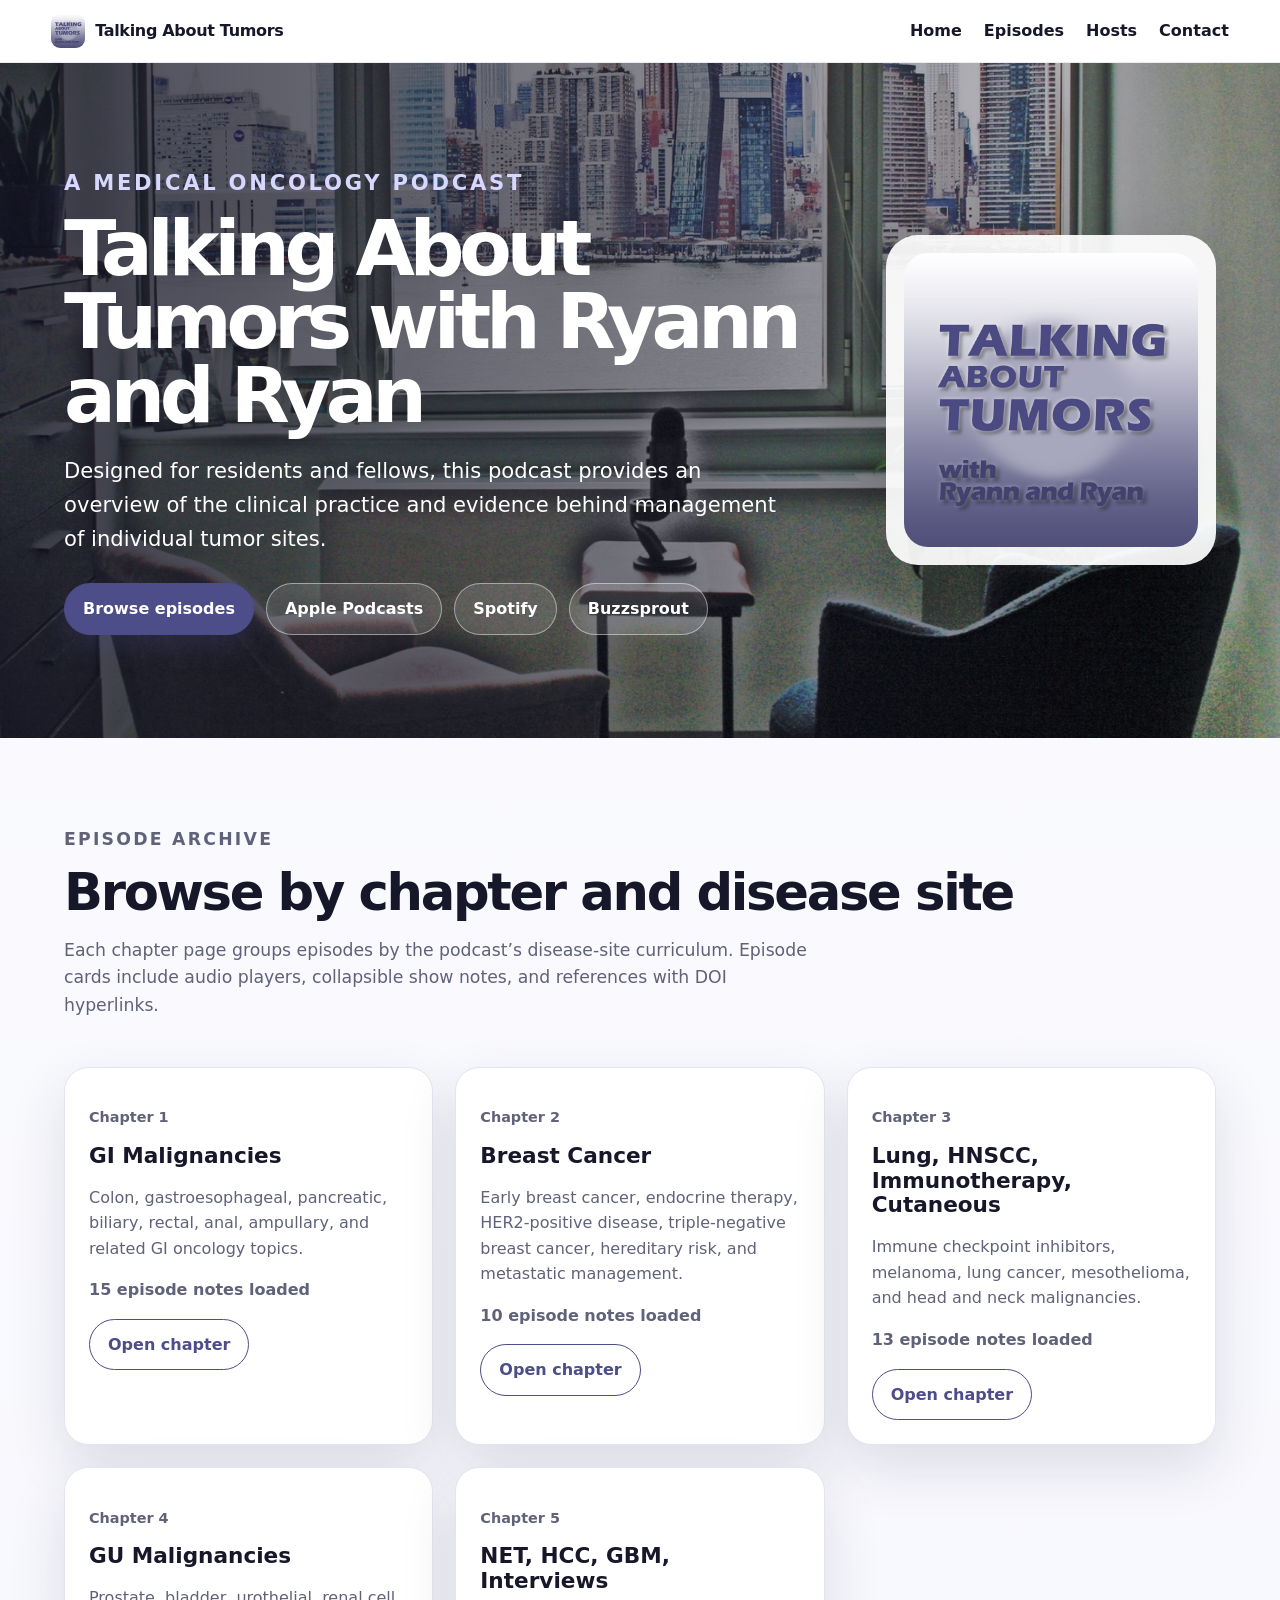
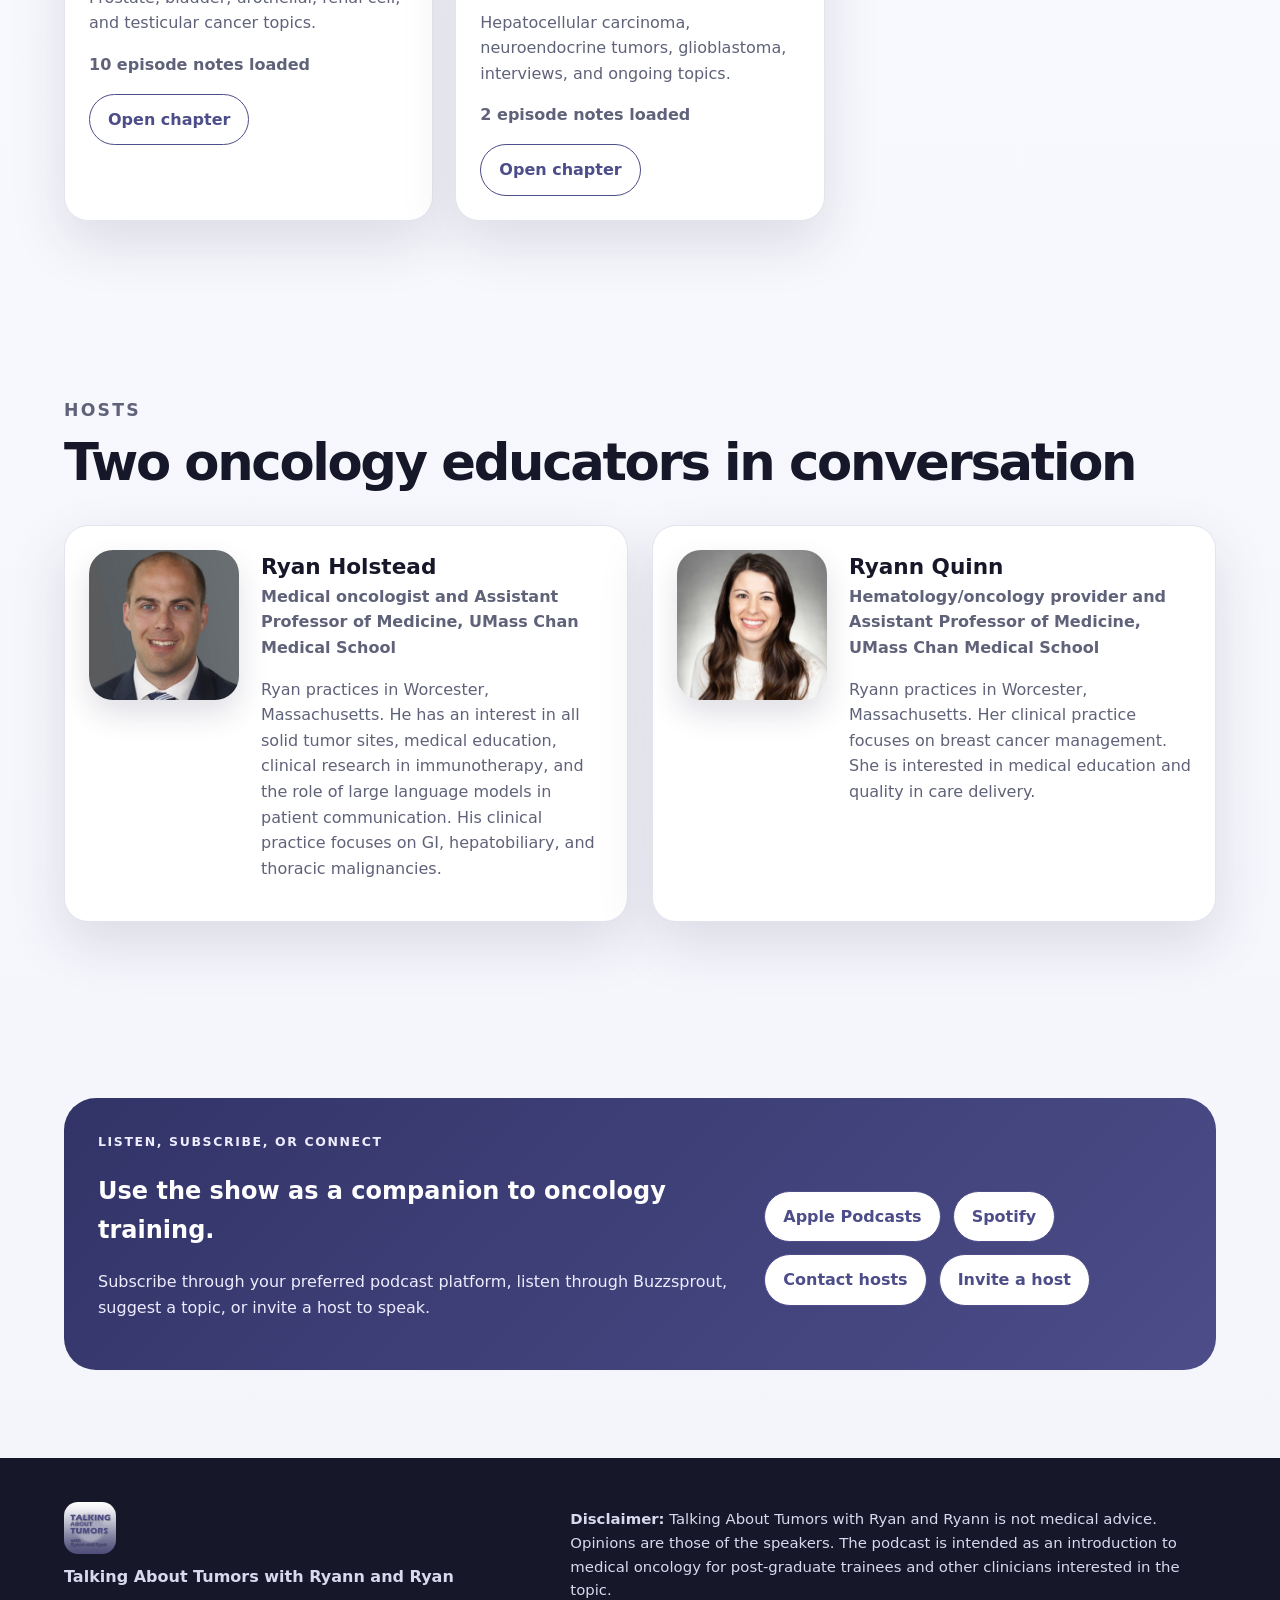
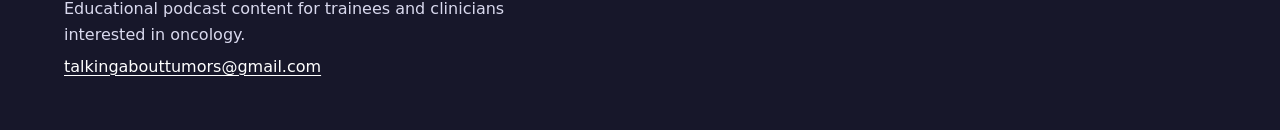
==== index.html @ fff82557 "Add files via upload" ====
<!DOCTYPE html>

<html lang="en">
<head>
<meta charset="utf-8"/>
<meta content="width=device-width, initial-scale=1" name="viewport"/>
<title>Talking About Tumors with Ryann and Ryan</title>
<meta content="A medical oncology podcast for residents, fellows, and oncology-interested clinicians." name="description"/>
<meta content="Talking About Tumors with Ryann and Ryan" property="og:title"/>
<meta content="A medical oncology podcast for residents, fellows, and oncology-interested clinicians." property="og:description"/>
<meta content="assets/og-image.jpg" property="og:image"/>
<meta content="website" property="og:type"/>
<link href="assets/favicon.png" rel="icon"/>
<link href="assets/apple-touch-icon.png" rel="apple-touch-icon"/>
<link href="assets/site.css" rel="stylesheet"/>
</head>
<body class="">
<header class="site-header">
<a class="brand" href="index.html">
<img alt="" class="brand-mark" src="assets/favicon.png"/>
<span>Talking About Tumors</span>
</a>
<button aria-expanded="false" aria-label="Open navigation" class="nav-toggle">☰</button>
<nav aria-label="Primary" class="site-nav">
<a href="index.html">Home</a>
<a href="episodes.html">Episodes</a>
<a href="index.html#hosts">Hosts</a>
<a href="index.html#contact">Contact</a>
</nav>
</header>
<main>
<section class="hero">
<div class="hero-inner">
<div>
<p class="eyebrow">A medical oncology podcast</p>
<h1>Talking About Tumors with Ryann and Ryan</h1>
<p>Designed for residents and fellows, this podcast provides an overview of the clinical practice and evidence behind management of individual tumor sites.</p>
<div class="btn-row">
<a class="btn" href="episodes.html">Browse episodes</a>
<a class="btn ghost" href="https://podcasts.apple.com/us/podcast/talking-about-tumors-with-ryann-and-ryan-a/id1617555157" rel="noopener" target="_blank">Apple Podcasts</a>
<a class="btn ghost" href="https://open.spotify.com/show/1CuQXrO4NvCIikHxpTiPv0?si=e22540a29bdc4749" rel="noopener" target="_blank">Spotify</a>
<a class="btn ghost" href="https://www.buzzsprout.com/1967731" rel="noopener" target="_blank">Buzzsprout</a>
</div>
</div>
<div class="hero-art"><img alt="Talking About Tumors with Ryann and Ryan logo" src="assets/logo.jpg"/></div>
</div>
</section>
<section class="section">
<div class="section-inner">
<div class="section-head"><div><p class="eyebrow">Episode archive</p><h2>Browse by chapter and disease site</h2><p>Each chapter page groups episodes by the podcast’s disease-site curriculum. Episode cards include audio players, collapsible show notes, and references with DOI hyperlinks.</p></div></div>
<div class="card-grid">
<article class="chapter-card">
<p class="chapter-meta">Chapter 1</p>
<h3>GI Malignancies</h3>
<p>Colon, gastroesophageal, pancreatic, biliary, rectal, anal, ampullary, and related GI oncology topics.</p>
<p><strong>15 episode notes loaded</strong></p>
<a class="btn secondary" href="seasons/season-1-gastrointestinal-malignancies.html">Open chapter</a>
</article>
<article class="chapter-card">
<p class="chapter-meta">Chapter 2</p>
<h3>Breast Cancer</h3>
<p>Early breast cancer, endocrine therapy, HER2-positive disease, triple-negative breast cancer, hereditary risk, and metastatic management.</p>
<p><strong>10 episode notes loaded</strong></p>
<a class="btn secondary" href="seasons/season-2-breast-cancer.html">Open chapter</a>
</article>
<article class="chapter-card">
<p class="chapter-meta">Chapter 3</p>
<h3>Lung, HNSCC, Immunotherapy, Cutaneous</h3>
<p>Immune checkpoint inhibitors, melanoma, lung cancer, mesothelioma, and head and neck malignancies.</p>
<p><strong>13 episode notes loaded</strong></p>
<a class="btn secondary" href="seasons/season-3-lung-hnscc-immunotherapy-cutaneous.html">Open chapter</a>
</article>
<article class="chapter-card">
<p class="chapter-meta">Chapter 4</p>
<h3>GU Malignancies</h3>
<p>Prostate, bladder, urothelial, renal cell, and testicular cancer topics.</p>
<p><strong>10 episode notes loaded</strong></p>
<a class="btn secondary" href="seasons/season-4-genitourinary-malignancies.html">Open chapter</a>
</article>
<article class="chapter-card">
<p class="chapter-meta">Chapter 5</p>
<h3>NET, HCC, GBM, Interviews</h3>
<p>Hepatocellular carcinoma, neuroendocrine tumors, glioblastoma, interviews, and ongoing topics.</p>
<p><strong>2 episode notes loaded</strong></p>
<a class="btn secondary" href="seasons/season-5-net-hcc-gbm-interviews.html">Open chapter</a>
</article></div>
</div>
</section>
<section class="section" id="hosts">
<div class="section-inner">
<div class="section-head"><div><p class="eyebrow">Hosts</p><h2>Two oncology educators in conversation</h2></div></div>
<div class="host-grid">
<article class="host-card">
<img alt="Ryan Holstead headshot" src="assets/ryan-holstead.jpg"/>
<div><h3>Ryan Holstead</h3><p class="affiliation">Medical oncologist and Assistant Professor of Medicine, UMass Chan Medical School</p><p>Ryan practices in Worcester, Massachusetts. He has an interest in all solid tumor sites, medical education, clinical research in immunotherapy, and the role of large language models in patient communication. His clinical practice focuses on GI, hepatobiliary, and thoracic malignancies.</p></div>
</article>
<article class="host-card">
<img alt="Ryann Quinn headshot" src="assets/ryann-quinn.jpg"/>
<div><h3>Ryann Quinn</h3><p class="affiliation">Hematology/oncology provider and Assistant Professor of Medicine, UMass Chan Medical School</p><p>Ryann practices in Worcester, Massachusetts. Her clinical practice focuses on breast cancer management. She is interested in medical education and quality in care delivery.</p></div>
</article>
</div>
</div>
</section>
<section class="section" id="contact">
<div class="section-inner">
<div class="subscribe-strip">
<div>
<p class="eyebrow">Listen, subscribe, or connect</p>
<h2>Use the show as a companion to oncology training.</h2>
<p>Subscribe through your preferred podcast platform, listen through Buzzsprout, suggest a topic, or invite a host to speak.</p>
</div>
<div class="btn-row">
<a class="btn secondary" href="https://podcasts.apple.com/us/podcast/talking-about-tumors-with-ryann-and-ryan-a/id1617555157" rel="noopener" target="_blank">Apple Podcasts</a>
<a class="btn secondary" href="https://open.spotify.com/show/1CuQXrO4NvCIikHxpTiPv0?si=e22540a29bdc4749" rel="noopener" target="_blank">Spotify</a>
<a class="btn secondary" href="mailto:talkingabouttumors@gmail.com">Contact hosts</a>
<a class="btn secondary" href="mailto:talkingabouttumors@gmail.com?subject=Speaking%20Invitation%20for%20Talking%20About%20Tumors">Invite a host</a>
</div>
</div>
</div>
</section>
</main>
<footer class="site-footer">
<div>
<img alt="" class="footer-mark" src="assets/favicon.png"/>
<p><strong>Talking About Tumors with Ryann and Ryan</strong></p>
<p>Educational podcast content for trainees and clinicians interested in oncology.</p>
<p><a href="mailto:talkingabouttumors@gmail.com">talkingabouttumors@gmail.com</a></p>
</div>
<div class="footer-note">
<p><strong>Disclaimer:</strong> Talking About Tumors with Ryan and Ryann is not medical advice. Opinions are those of the speakers. The podcast is intended as an introduction to medical oncology for post-graduate trainees and other clinicians interested in the topic.</p>
</div>
</footer>
<script src="assets/site.js"></script>
</body>
</html>
---- assets/site.css ----
:root{--ink:#17172a;--muted:#5f6279;--paper:#fbfbff;--card:#ffffff;--line:#e3e4ef;--primary:#4c4d89;--primary-dark:#323468;--accent:#6f71ad;--soft:#efeff9;--shadow:0 22px 55px rgba(35,35,68,.13);--radius:24px;--max:1160px}
*{box-sizing:border-box} html{scroll-behavior:smooth}
body{margin:0;font-family:Inter,ui-sans-serif,system-ui,-apple-system,BlinkMacSystemFont,"Segoe UI",sans-serif;color:var(--ink);background:linear-gradient(180deg,#fbfbff 0%,#f4f5fb 100%);line-height:1.6}
a{color:var(--primary);text-decoration-thickness:.08em;text-underline-offset:.18em} img{max-width:100%;display:block}
.site-header{position:sticky;top:0;z-index:20;display:flex;align-items:center;justify-content:space-between;padding:14px clamp(18px,4vw,54px);background:rgba(255,255,255,.86);backdrop-filter:blur(18px);border-bottom:1px solid rgba(227,228,239,.75)}
.brand{display:flex;align-items:center;gap:10px;font-weight:800;text-decoration:none;color:var(--ink);letter-spacing:-.02em}.brand-mark{width:34px;height:34px;border-radius:9px}.site-nav{display:flex;gap:22px;align-items:center}.site-nav a{color:var(--ink);font-weight:650;text-decoration:none}.site-nav a:hover{color:var(--primary)}.nav-toggle{display:none;border:1px solid var(--line);background:#fff;border-radius:10px;padding:7px 10px;font-size:1.1rem}
.hero{min-height:75vh;display:grid;align-items:center;background-image:linear-gradient(90deg,rgba(18,18,35,.78),rgba(18,18,35,.52),rgba(18,18,35,.18)),url('hero-cover.jpg');background-size:cover;background-position:center;color:#fff;padding:clamp(56px,8vw,115px) clamp(20px,5vw,70px)}
.hero-inner{max-width:var(--max);margin:0 auto;display:grid;grid-template-columns:minmax(0,1.1fr) 330px;gap:48px;align-items:center}.hero h1{font-size:clamp(2.55rem,6vw,5.8rem);line-height:.96;margin:0 0 20px;letter-spacing:-.07em}.hero p{font-size:clamp(1.05rem,1.65vw,1.35rem);max-width:720px}.hero-art{background:rgba(255,255,255,.92);padding:18px;border-radius:32px;box-shadow:0 28px 80px rgba(0,0,0,.25)}.hero-art img{border-radius:24px}
.eyebrow{text-transform:uppercase;letter-spacing:.13em;color:var(--accent);font-size:.78rem;font-weight:850;margin:0 0 12px}.hero .eyebrow{color:#d7d7ff}
.btn-row{display:flex;gap:12px;flex-wrap:wrap;margin-top:28px}.btn{display:inline-flex;align-items:center;justify-content:center;gap:8px;padding:12px 18px;border-radius:999px;border:1px solid var(--primary);background:var(--primary);color:#fff;text-decoration:none;font-weight:800;box-shadow:0 12px 26px rgba(76,77,137,.25)}.btn.secondary{background:#fff;color:var(--primary);box-shadow:none}.btn.ghost{background:rgba(255,255,255,.12);border-color:rgba(255,255,255,.45);color:#fff;box-shadow:none}
.section{padding:clamp(54px,7vw,88px) clamp(18px,5vw,70px)}.section-inner{max-width:var(--max);margin:0 auto}.section-head{display:flex;justify-content:space-between;gap:28px;align-items:end;margin-bottom:30px}.section-head h2,.page-hero h1{font-size:clamp(2rem,4vw,3.25rem);line-height:1.05;margin:.1em 0;letter-spacing:-.045em}.section-head p,.page-hero p{color:var(--muted);font-size:1.08rem;max-width:760px}
.card-grid{display:grid;grid-template-columns:repeat(3,1fr);gap:22px}.chapter-card,.host-card,.mini-card{background:var(--card);border:1px solid var(--line);border-radius:var(--radius);padding:24px;box-shadow:var(--shadow)}.chapter-card h3,.host-card h3,.mini-card h3{margin:.25em 0 .35em;font-size:1.35rem;line-height:1.15}.chapter-card p,.host-card p,.mini-card p{color:var(--muted)}.chapter-meta{font-weight:800;color:var(--primary);font-size:.9rem}
.host-grid{display:grid;grid-template-columns:repeat(2,1fr);gap:24px}.host-card{display:grid;grid-template-columns:150px 1fr;gap:22px;align-items:start}.host-card img{width:150px;height:150px;border-radius:24px;object-fit:cover;box-shadow:0 14px 30px rgba(32,33,75,.14)}.affiliation{font-weight:750;color:var(--primary-dark);margin-top:-4px}
.subscribe-strip{background:linear-gradient(135deg,var(--primary-dark),var(--primary));color:#fff;border-radius:32px;padding:34px;display:flex;justify-content:space-between;gap:24px;align-items:center}.subscribe-strip p{color:#ededff}
.page-hero{padding:70px clamp(18px,5vw,70px) 34px;background:linear-gradient(180deg,#efeff9,#fbfbff)}.page-hero-inner{max-width:var(--max);margin:0 auto}
.season-index{display:grid;grid-template-columns:repeat(2,1fr);gap:22px}.episode-list{display:grid;gap:22px}.episode-card{background:#fff;border:1px solid var(--line);border-radius:28px;padding:clamp(20px,3vw,30px);box-shadow:var(--shadow)}.episode-card h2{font-size:clamp(1.45rem,2.5vw,2rem);line-height:1.14;margin:.1em 0 .3em}.source-file{font-size:.86rem;color:var(--muted)}.player-wrap{margin:16px 0 18px;border:1px solid var(--line);border-radius:18px;overflow:hidden;background:var(--soft)}.player-wrap iframe{display:block;border:0}.open-link{font-size:.88rem;margin:0;padding:0 12px 12px}
details{border-top:1px solid var(--line);padding:15px 0}details:first-of-type{border-top:0}summary{cursor:pointer;font-weight:850;color:var(--primary-dark)}.show-notes ol,.references ol{padding-left:1.35rem}.references li{margin:.75rem 0}.references a{word-break:break-word}.tags{color:var(--muted)}.pending{padding:18px;color:var(--muted)}.notice{border:1px dashed var(--accent);background:#f8f8ff;border-radius:18px;padding:18px;color:var(--muted)}
.site-footer{display:grid;grid-template-columns:1fr 1.35fr;gap:28px;padding:44px clamp(18px,5vw,70px);background:#17172a;color:#fff}.site-footer p{color:#d9d9ee;margin:.4em 0}.site-footer a{color:#fff}.footer-mark{width:52px;height:52px;border-radius:14px;margin-bottom:10px}.footer-note{font-size:.93rem}
@media (max-width:900px){.hero-inner{grid-template-columns:1fr}.hero-art{max-width:280px}.card-grid,.host-grid,.season-index{grid-template-columns:1fr}.host-card{grid-template-columns:110px 1fr}.host-card img{width:110px;height:110px}.subscribe-strip{display:block}}
@media (max-width:700px){.nav-toggle{display:block}.site-nav{display:none;position:absolute;left:18px;right:18px;top:65px;padding:16px;background:#fff;border:1px solid var(--line);border-radius:18px;box-shadow:var(--shadow);flex-direction:column;align-items:flex-start}.site-nav.open{display:flex}.hero{min-height:auto}.hero h1{font-size:3rem}.site-footer{grid-template-columns:1fr}}
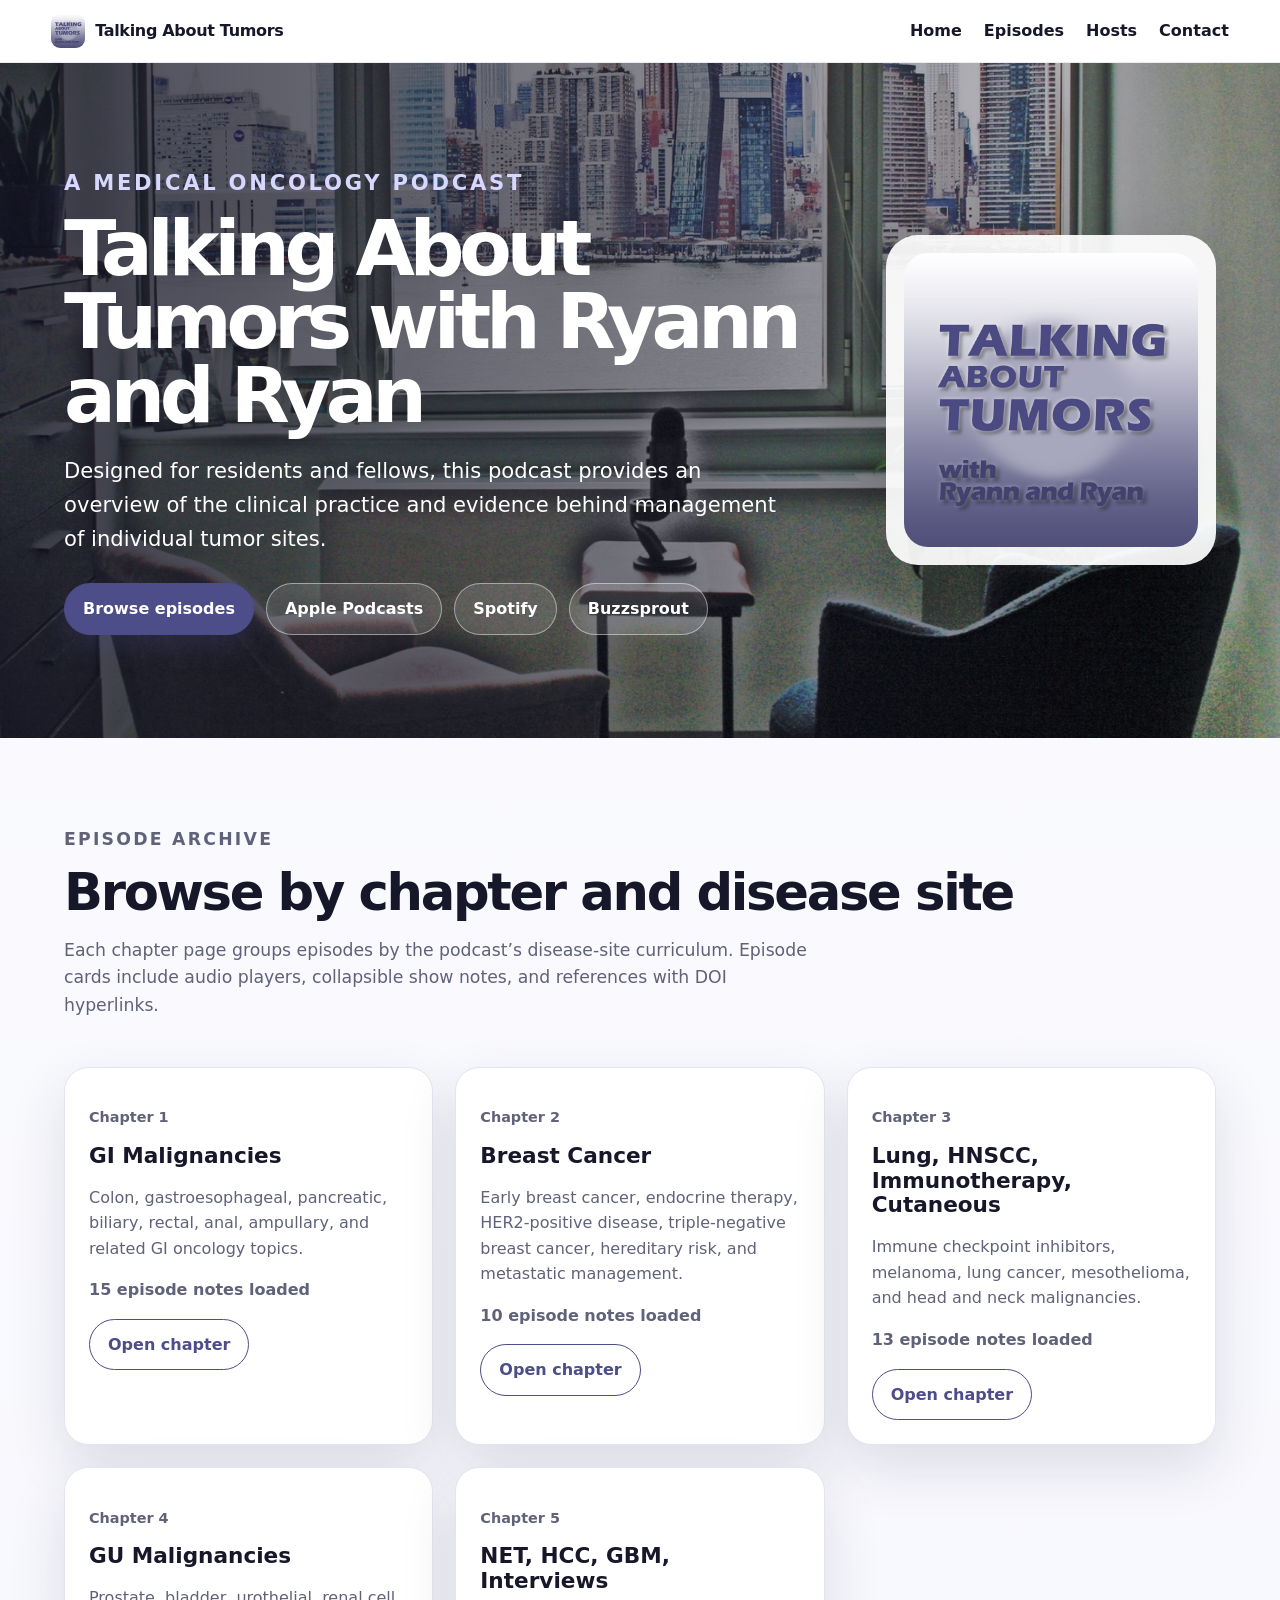
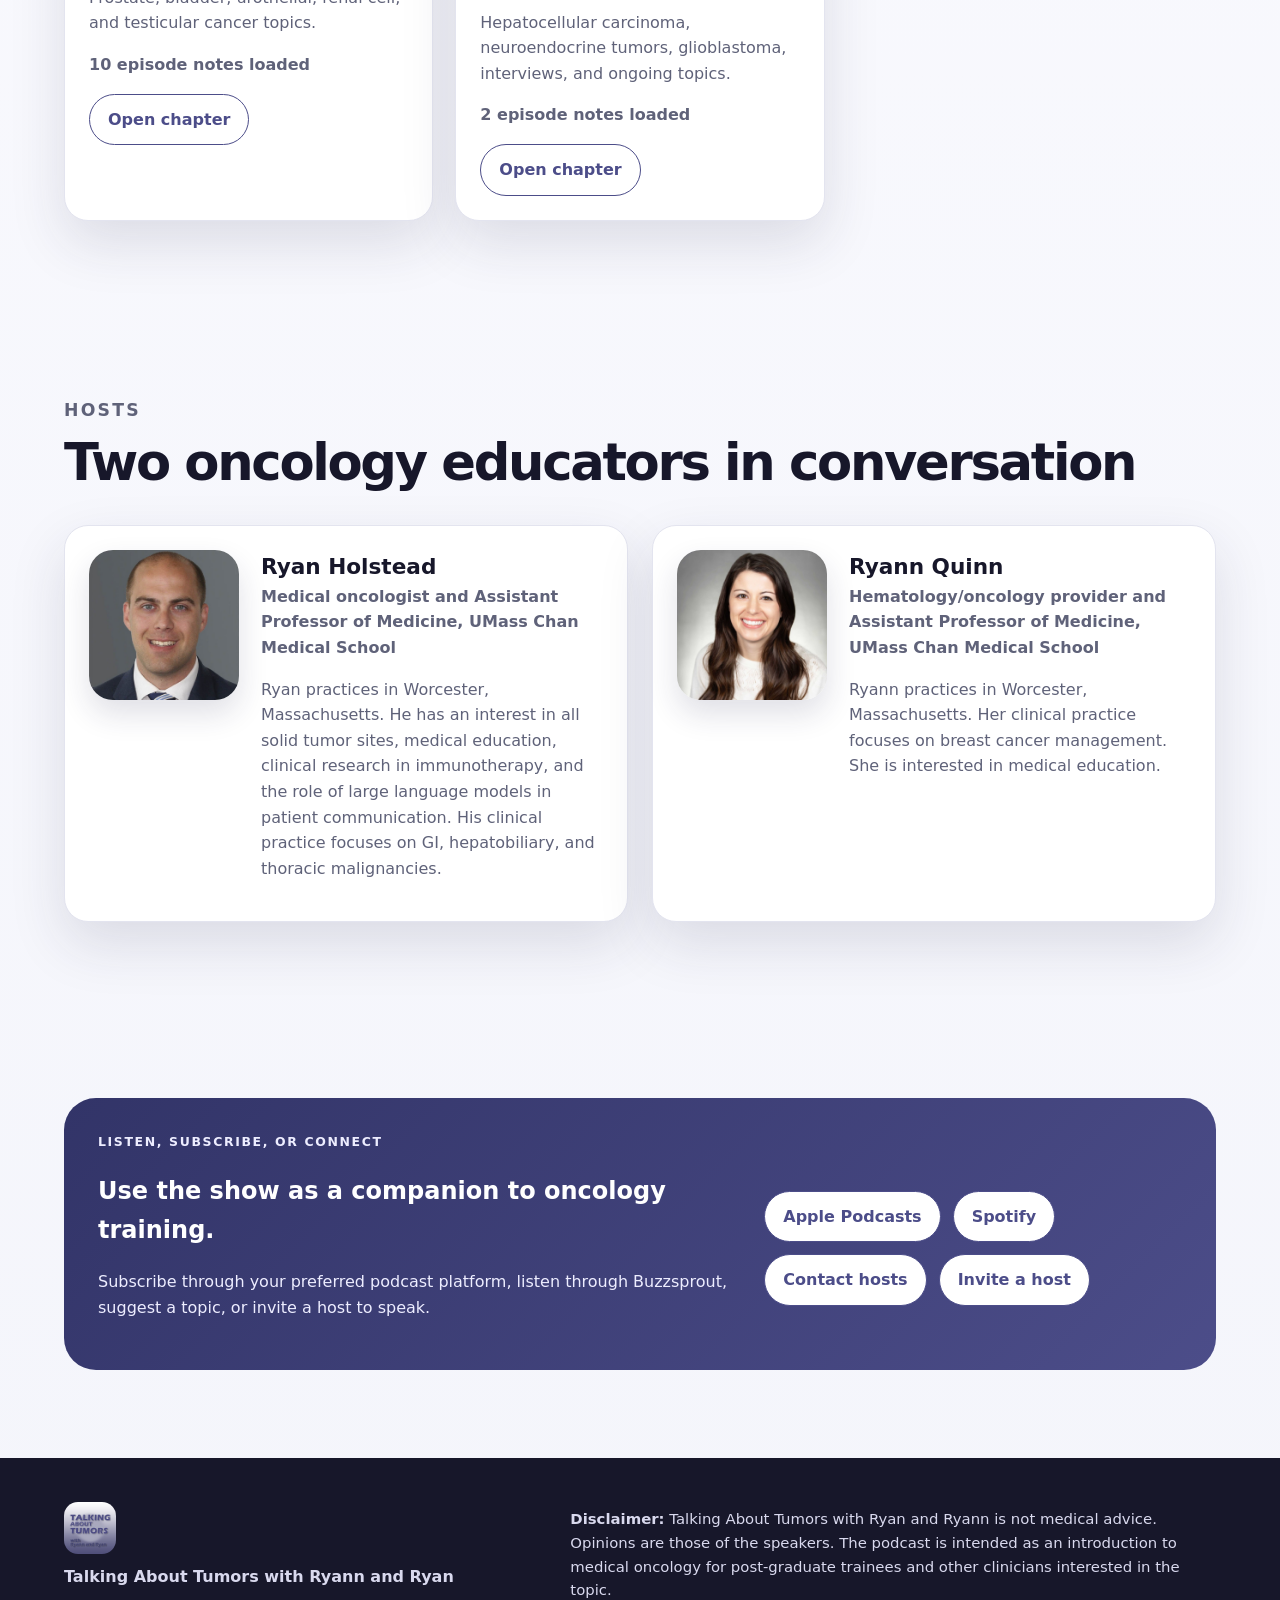
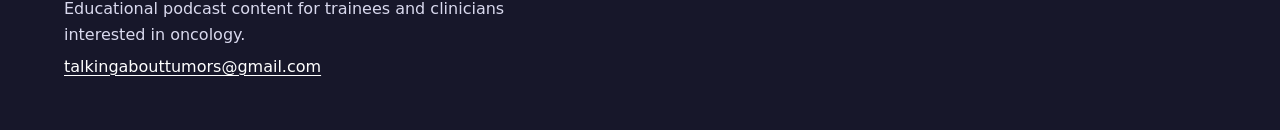
==== commit e3339bfe: "Update index.html" ====
--- a/index.html
+++ b/index.html
@@ -96,7 +96,7 @@
 </article>
 <article class="host-card">
 <img alt="Ryann Quinn headshot" src="assets/ryann-quinn.jpg"/>
-<div><h3>Ryann Quinn</h3><p class="affiliation">Hematology/oncology provider and Assistant Professor of Medicine, UMass Chan Medical School</p><p>Ryann practices in Worcester, Massachusetts. Her clinical practice focuses on breast cancer management. She is interested in medical education and quality in care delivery.</p></div>
+<div><h3>Ryann Quinn</h3><p class="affiliation">Hematology/oncology provider and Assistant Professor of Medicine, UMass Chan Medical School</p><p>Ryann practices in Worcester, Massachusetts. Her clinical practice focuses on breast cancer management. She is interested in medical education.</p></div>
 </article>
 </div>
 </div>
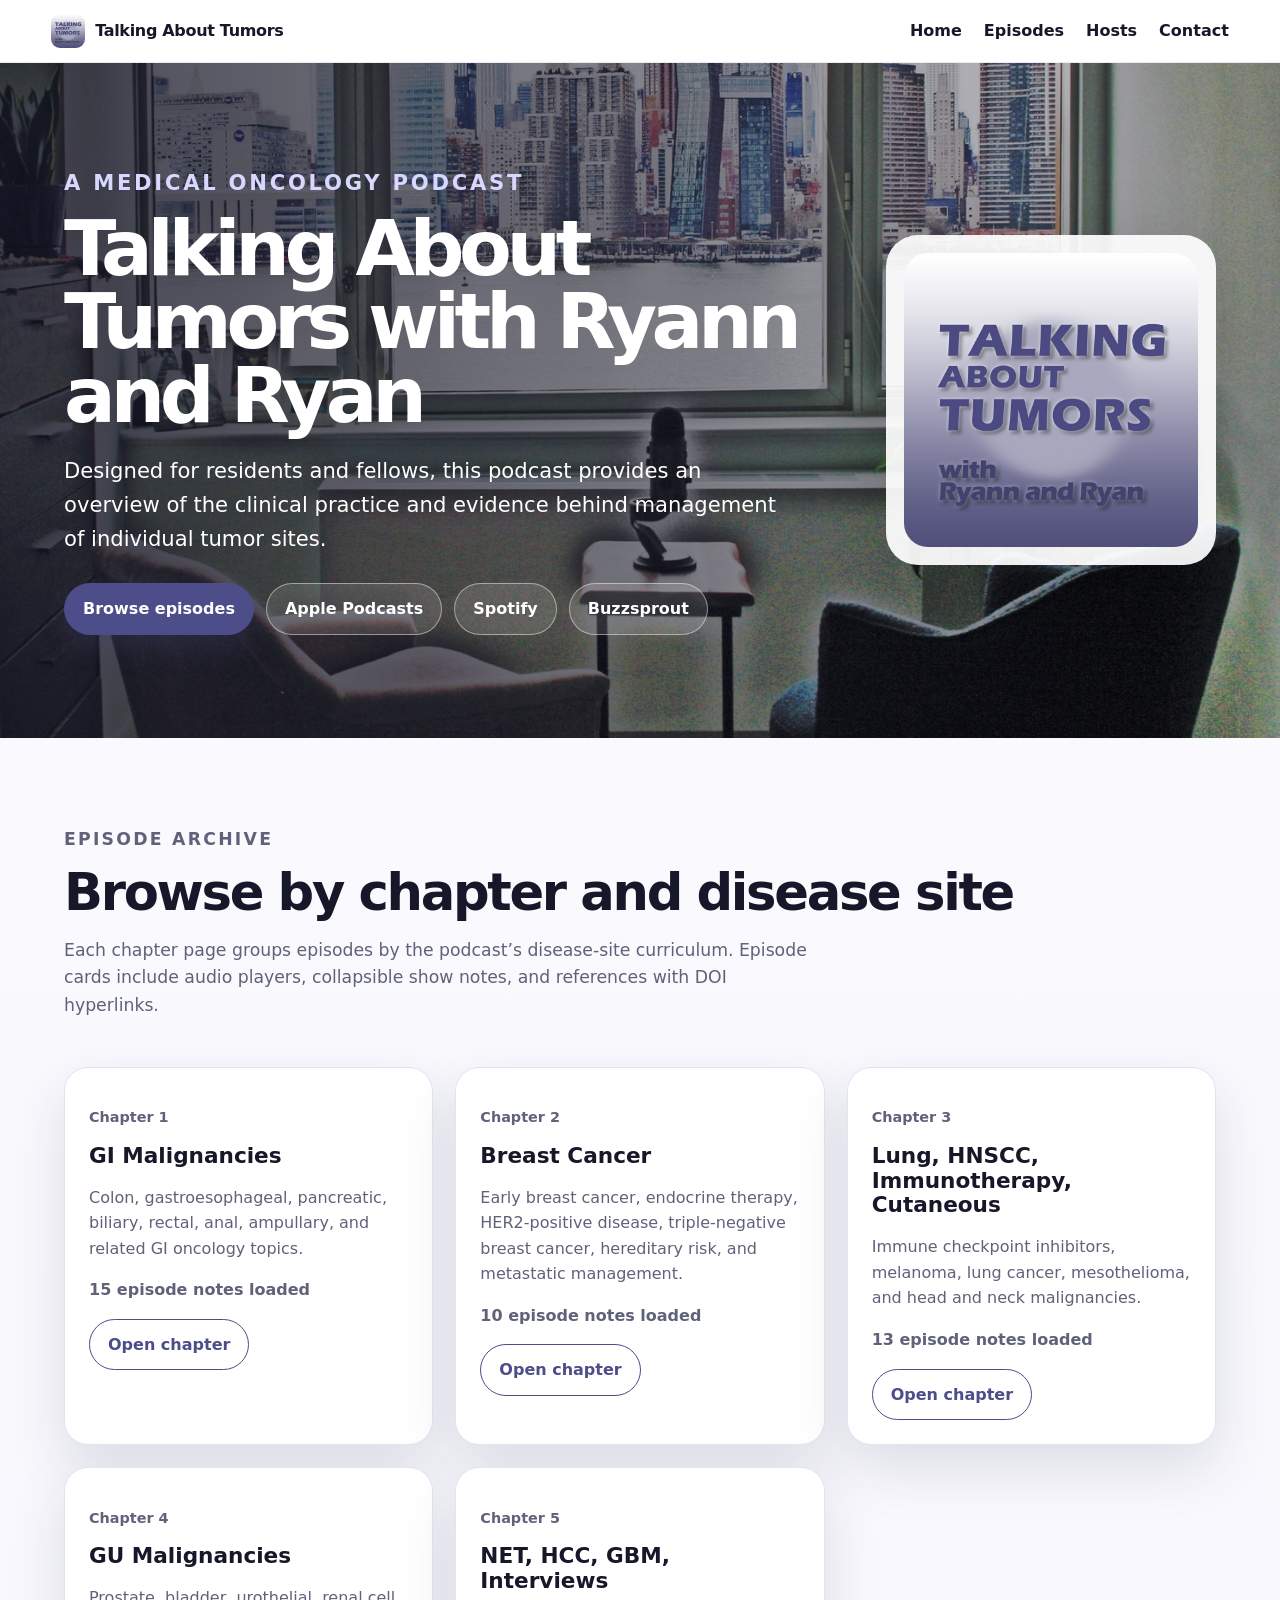
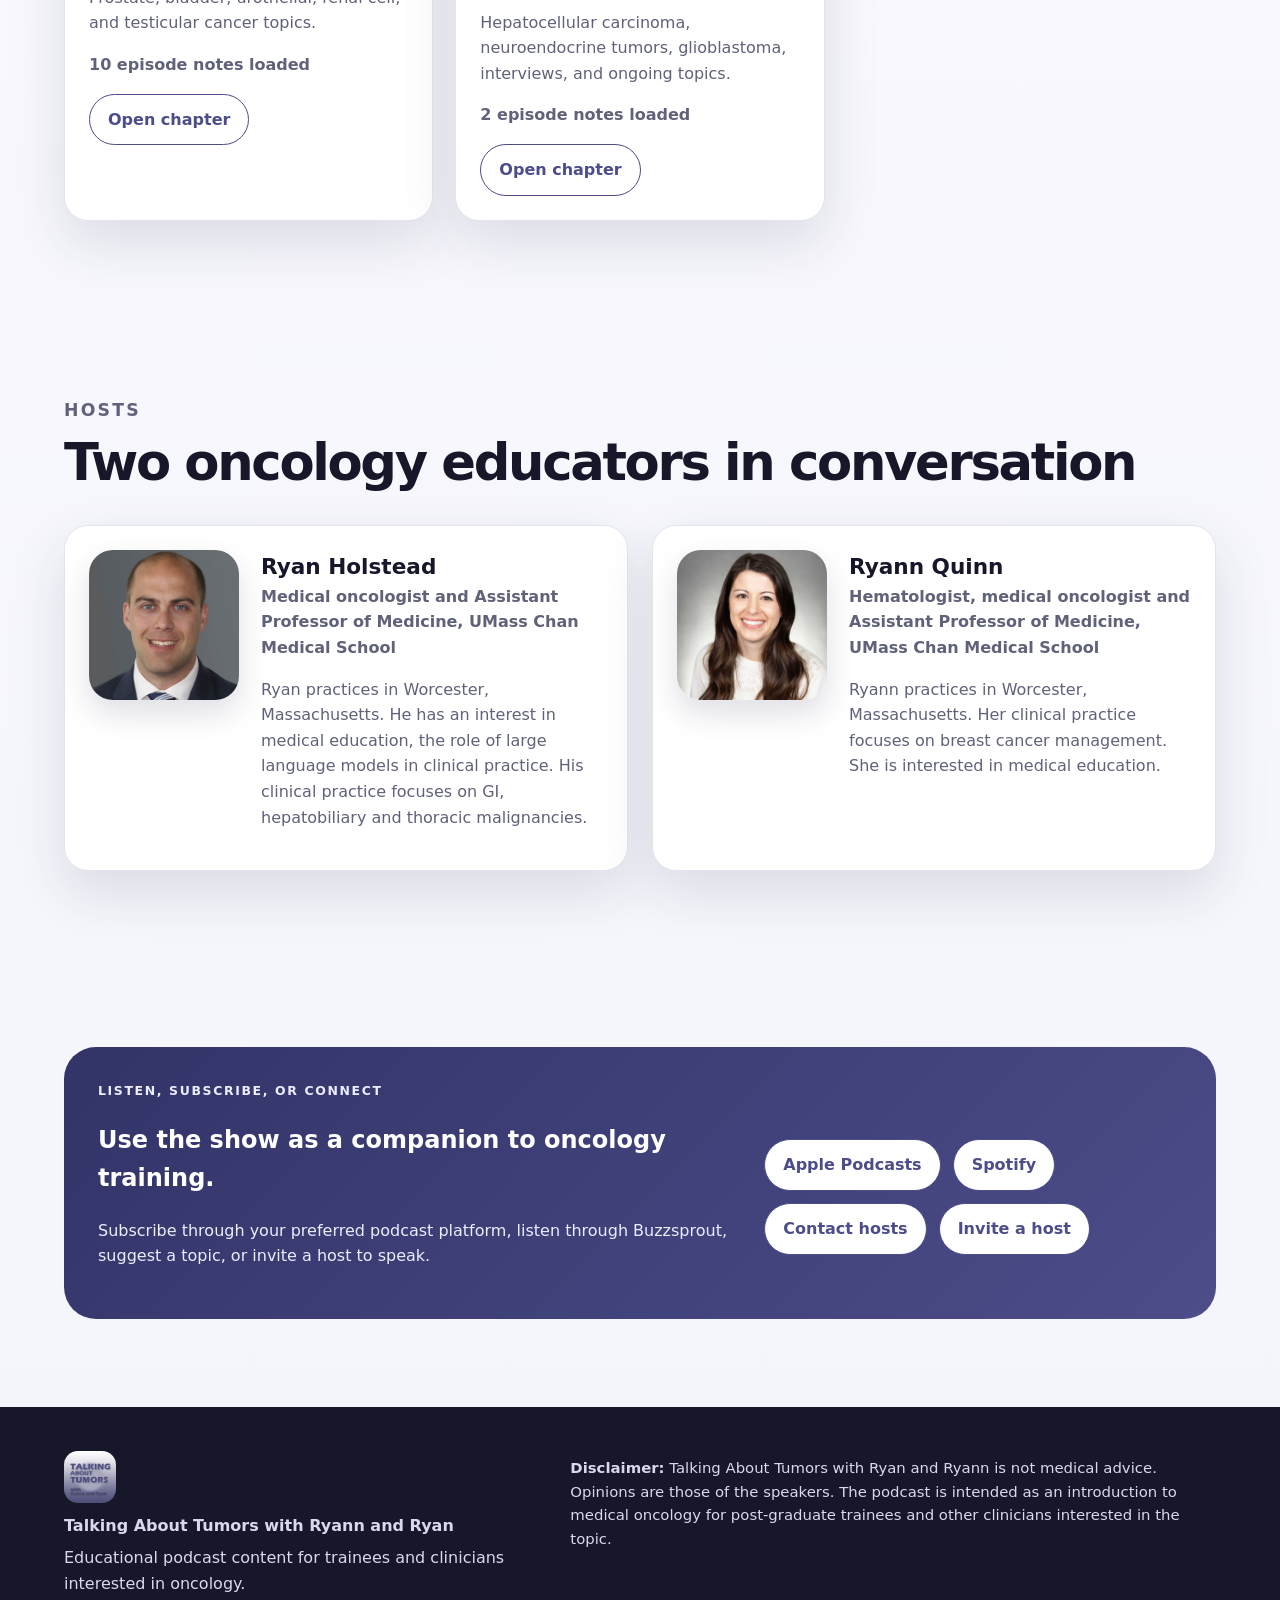
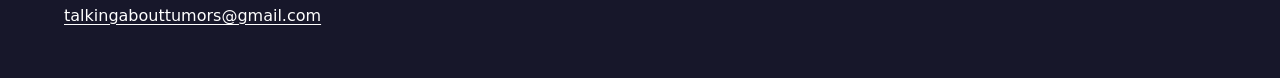
==== commit ec88bc3c: "Update index.html" ====
--- a/index.html
+++ b/index.html
@@ -92,11 +92,11 @@
 <div class="host-grid">
 <article class="host-card">
 <img alt="Ryan Holstead headshot" src="assets/ryan-holstead.jpg"/>
-<div><h3>Ryan Holstead</h3><p class="affiliation">Medical oncologist and Assistant Professor of Medicine, UMass Chan Medical School</p><p>Ryan practices in Worcester, Massachusetts. He has an interest in all solid tumor sites, medical education, clinical research in immunotherapy, and the role of large language models in patient communication. His clinical practice focuses on GI, hepatobiliary, and thoracic malignancies.</p></div>
+<div><h3>Ryan Holstead</h3><p class="affiliation">Medical oncologist and Assistant Professor of Medicine, UMass Chan Medical School</p><p>Ryan practices in Worcester, Massachusetts. He has an interest in medical education, the role of large language models in clinical practice. His clinical practice focuses on GI, hepatobiliary and thoracic malignancies.</p></div>
 </article>
 <article class="host-card">
 <img alt="Ryann Quinn headshot" src="assets/ryann-quinn.jpg"/>
-<div><h3>Ryann Quinn</h3><p class="affiliation">Hematology/oncology provider and Assistant Professor of Medicine, UMass Chan Medical School</p><p>Ryann practices in Worcester, Massachusetts. Her clinical practice focuses on breast cancer management. She is interested in medical education.</p></div>
+<div><h3>Ryann Quinn</h3><p class="affiliation">Hematologist, medical oncologist and Assistant Professor of Medicine, UMass Chan Medical School</p><p>Ryann practices in Worcester, Massachusetts. Her clinical practice focuses on breast cancer management. She is interested in medical education.</p></div>
 </article>
 </div>
 </div>
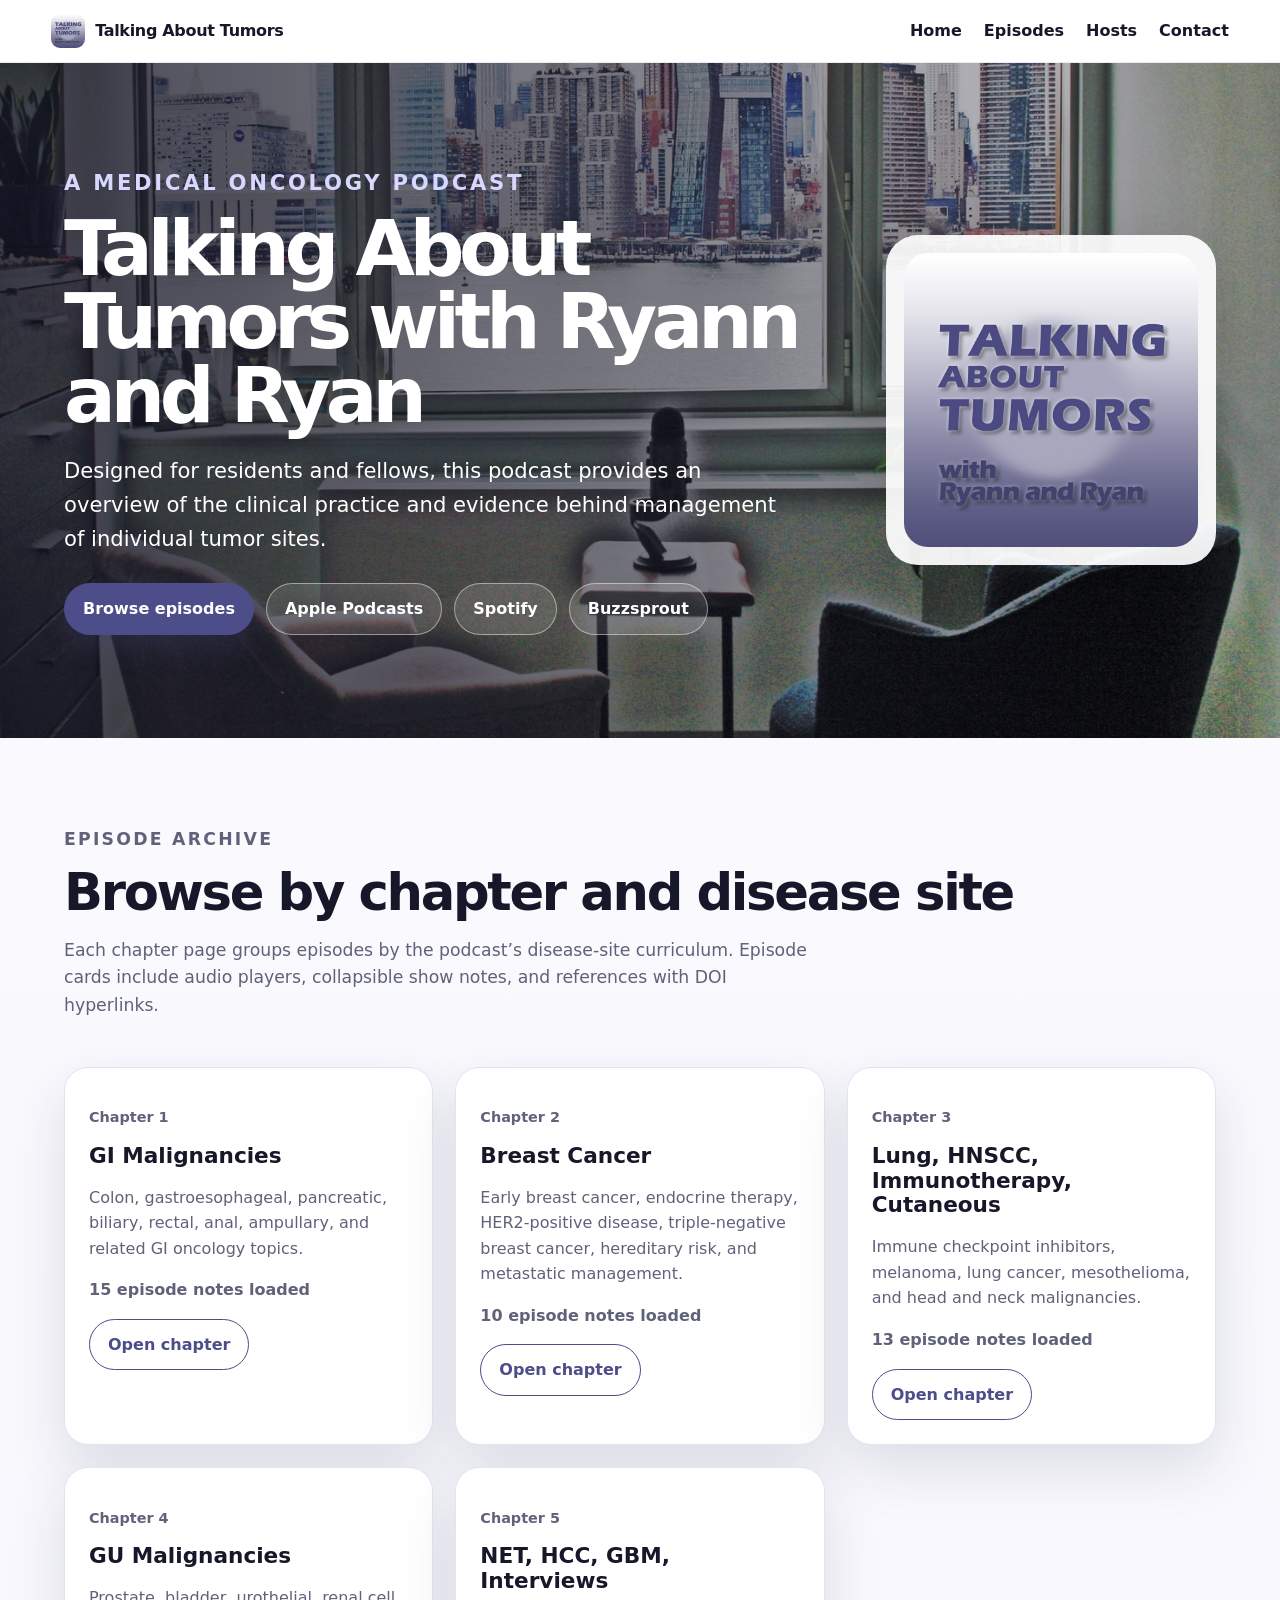
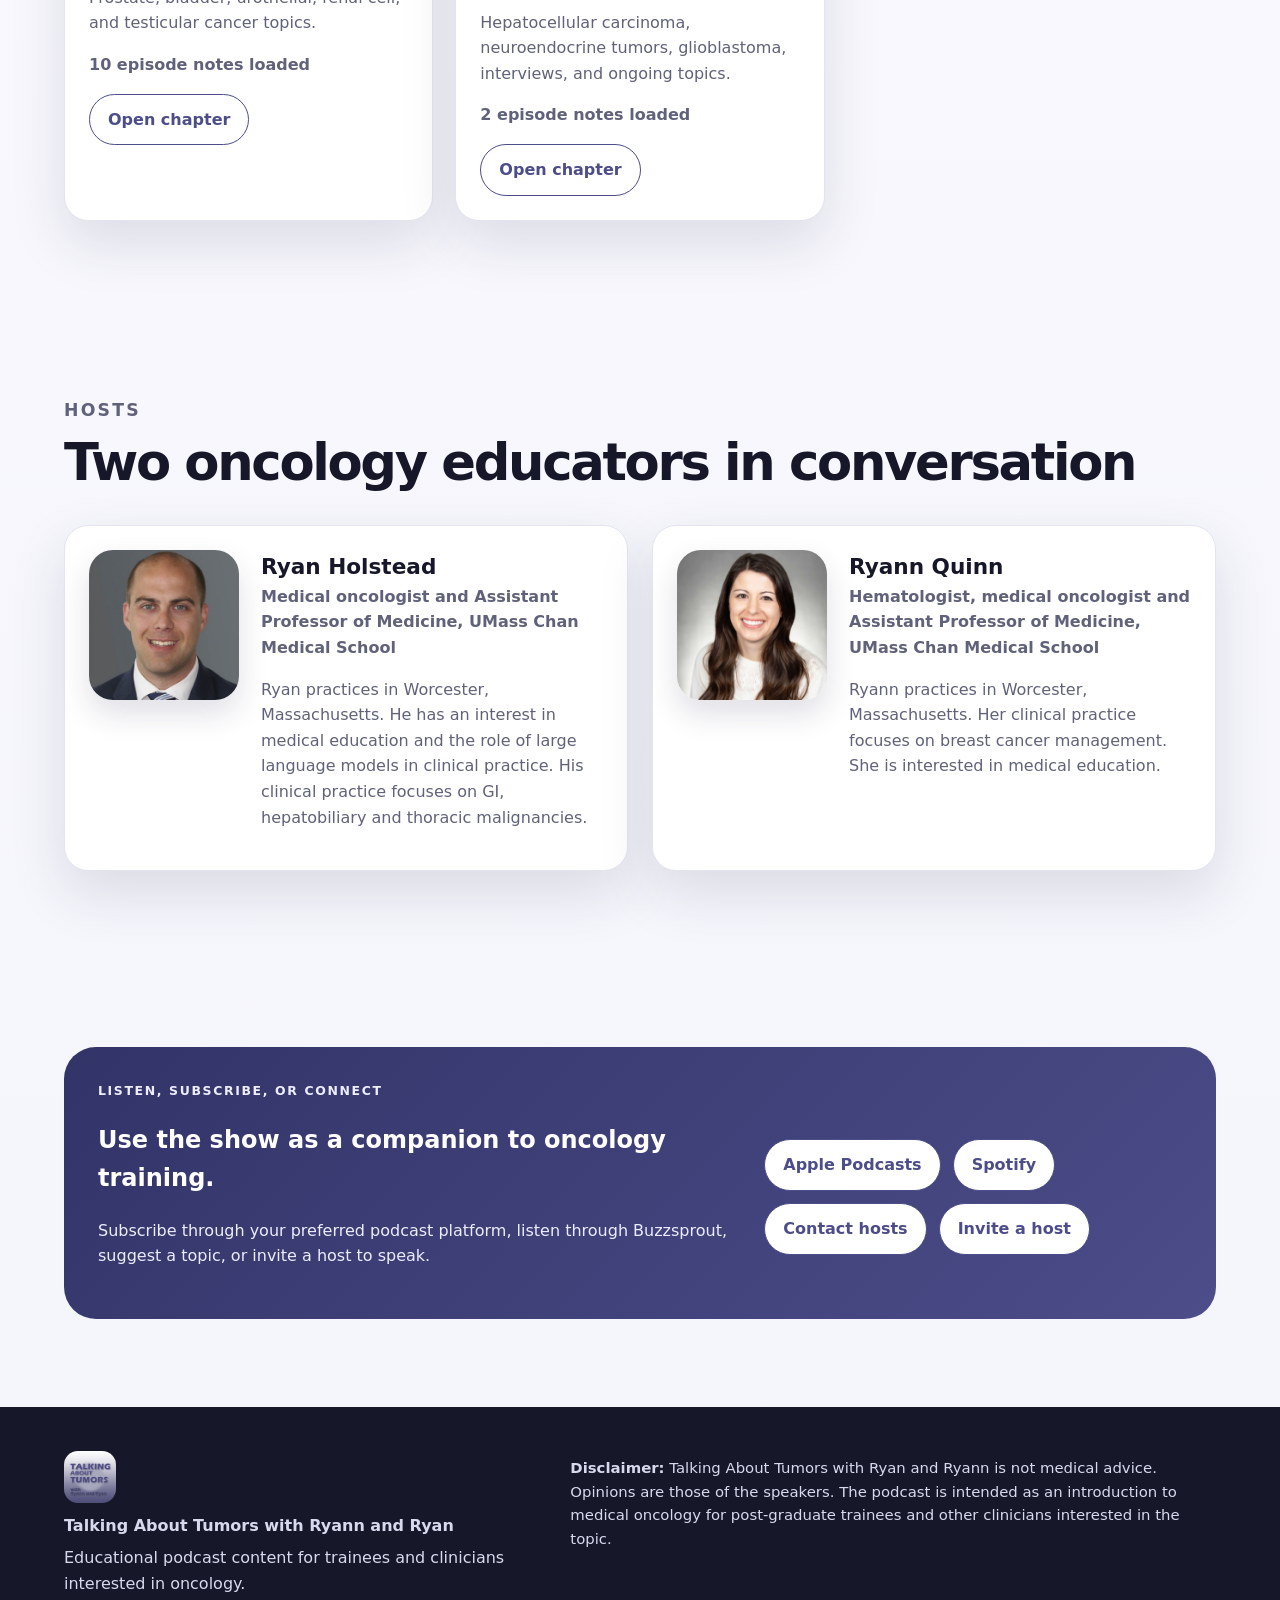
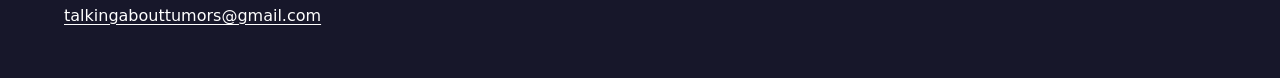
==== commit 03b5a352: "Update index.html" ====
--- a/index.html
+++ b/index.html
@@ -92,7 +92,7 @@
 <div class="host-grid">
 <article class="host-card">
 <img alt="Ryan Holstead headshot" src="assets/ryan-holstead.jpg"/>
-<div><h3>Ryan Holstead</h3><p class="affiliation">Medical oncologist and Assistant Professor of Medicine, UMass Chan Medical School</p><p>Ryan practices in Worcester, Massachusetts. He has an interest in medical education, the role of large language models in clinical practice. His clinical practice focuses on GI, hepatobiliary and thoracic malignancies.</p></div>
+<div><h3>Ryan Holstead</h3><p class="affiliation">Medical oncologist and Assistant Professor of Medicine, UMass Chan Medical School</p><p>Ryan practices in Worcester, Massachusetts. He has an interest in medical education and the role of large language models in clinical practice. His clinical practice focuses on GI, hepatobiliary and thoracic malignancies.</p></div>
 </article>
 <article class="host-card">
 <img alt="Ryann Quinn headshot" src="assets/ryann-quinn.jpg"/>
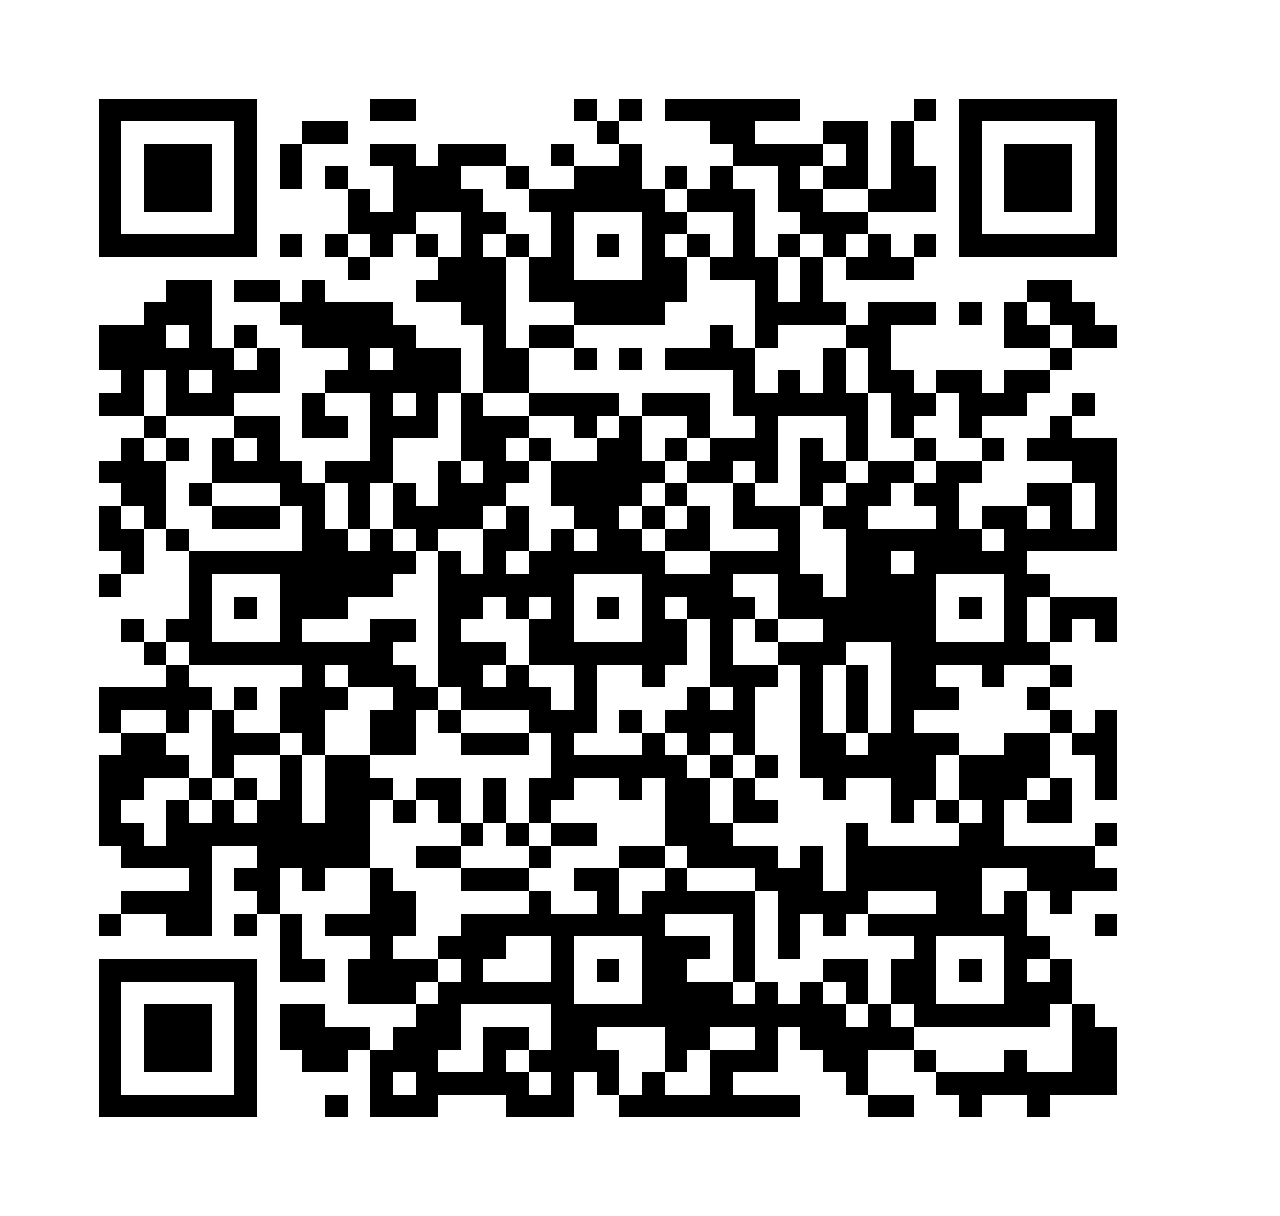
==== commit 011625d6: "Add files via upload Add interactive oncology trial power calculator" ====
--- a/index.html
+++ b/index.html
@@ -1,135 +1 @@
-<!DOCTYPE html>
-
-<html lang="en">
-<head>
-<meta charset="utf-8"/>
-<meta content="width=device-width, initial-scale=1" name="viewport"/>
-<title>Talking About Tumors with Ryann and Ryan</title>
-<meta content="A medical oncology podcast for residents, fellows, and oncology-interested clinicians." name="description"/>
-<meta content="Talking About Tumors with Ryann and Ryan" property="og:title"/>
-<meta content="A medical oncology podcast for residents, fellows, and oncology-interested clinicians." property="og:description"/>
-<meta content="assets/og-image.jpg" property="og:image"/>
-<meta content="website" property="og:type"/>
-<link href="assets/favicon.png" rel="icon"/>
-<link href="assets/apple-touch-icon.png" rel="apple-touch-icon"/>
-<link href="assets/site.css" rel="stylesheet"/>
-</head>
-<body class="">
-<header class="site-header">
-<a class="brand" href="index.html">
-<img alt="" class="brand-mark" src="assets/favicon.png"/>
-<span>Talking About Tumors</span>
-</a>
-<button aria-expanded="false" aria-label="Open navigation" class="nav-toggle">☰</button>
-<nav aria-label="Primary" class="site-nav">
-<a href="index.html">Home</a>
-<a href="episodes.html">Episodes</a>
-<a href="index.html#hosts">Hosts</a>
-<a href="index.html#contact">Contact</a>
-</nav>
-</header>
-<main>
-<section class="hero">
-<div class="hero-inner">
-<div>
-<p class="eyebrow">A medical oncology podcast</p>
-<h1>Talking About Tumors with Ryann and Ryan</h1>
-<p>Designed for residents and fellows, this podcast provides an overview of the clinical practice and evidence behind management of individual tumor sites.</p>
-<div class="btn-row">
-<a class="btn" href="episodes.html">Browse episodes</a>
-<a class="btn ghost" href="https://podcasts.apple.com/us/podcast/talking-about-tumors-with-ryann-and-ryan-a/id1617555157" rel="noopener" target="_blank">Apple Podcasts</a>
-<a class="btn ghost" href="https://open.spotify.com/show/1CuQXrO4NvCIikHxpTiPv0?si=e22540a29bdc4749" rel="noopener" target="_blank">Spotify</a>
-<a class="btn ghost" href="https://www.buzzsprout.com/1967731" rel="noopener" target="_blank">Buzzsprout</a>
-</div>
-</div>
-<div class="hero-art"><img alt="Talking About Tumors with Ryann and Ryan logo" src="assets/logo.jpg"/></div>
-</div>
-</section>
-<section class="section">
-<div class="section-inner">
-<div class="section-head"><div><p class="eyebrow">Episode archive</p><h2>Browse by chapter and disease site</h2><p>Each chapter page groups episodes by the podcast’s disease-site curriculum. Episode cards include audio players, collapsible show notes, and references with DOI hyperlinks.</p></div></div>
-<div class="card-grid">
-<article class="chapter-card">
-<p class="chapter-meta">Chapter 1</p>
-<h3>GI Malignancies</h3>
-<p>Colon, gastroesophageal, pancreatic, biliary, rectal, anal, ampullary, and related GI oncology topics.</p>
-<p><strong>15 episode notes loaded</strong></p>
-<a class="btn secondary" href="seasons/season-1-gastrointestinal-malignancies.html">Open chapter</a>
-</article>
-<article class="chapter-card">
-<p class="chapter-meta">Chapter 2</p>
-<h3>Breast Cancer</h3>
-<p>Early breast cancer, endocrine therapy, HER2-positive disease, triple-negative breast cancer, hereditary risk, and metastatic management.</p>
-<p><strong>10 episode notes loaded</strong></p>
-<a class="btn secondary" href="seasons/season-2-breast-cancer.html">Open chapter</a>
-</article>
-<article class="chapter-card">
-<p class="chapter-meta">Chapter 3</p>
-<h3>Lung, HNSCC, Immunotherapy, Cutaneous</h3>
-<p>Immune checkpoint inhibitors, melanoma, lung cancer, mesothelioma, and head and neck malignancies.</p>
-<p><strong>13 episode notes loaded</strong></p>
-<a class="btn secondary" href="seasons/season-3-lung-hnscc-immunotherapy-cutaneous.html">Open chapter</a>
-</article>
-<article class="chapter-card">
-<p class="chapter-meta">Chapter 4</p>
-<h3>GU Malignancies</h3>
-<p>Prostate, bladder, urothelial, renal cell, and testicular cancer topics.</p>
-<p><strong>10 episode notes loaded</strong></p>
-<a class="btn secondary" href="seasons/season-4-genitourinary-malignancies.html">Open chapter</a>
-</article>
-<article class="chapter-card">
-<p class="chapter-meta">Chapter 5</p>
-<h3>NET, HCC, GBM, Interviews</h3>
-<p>Hepatocellular carcinoma, neuroendocrine tumors, glioblastoma, interviews, and ongoing topics.</p>
-<p><strong>2 episode notes loaded</strong></p>
-<a class="btn secondary" href="seasons/season-5-net-hcc-gbm-interviews.html">Open chapter</a>
-</article></div>
-</div>
-</section>
-<section class="section" id="hosts">
-<div class="section-inner">
-<div class="section-head"><div><p class="eyebrow">Hosts</p><h2>Two oncology educators in conversation</h2></div></div>
-<div class="host-grid">
-<article class="host-card">
-<img alt="Ryan Holstead headshot" src="assets/ryan-holstead.jpg"/>
-<div><h3>Ryan Holstead</h3><p class="affiliation">Medical oncologist and Assistant Professor of Medicine, UMass Chan Medical School</p><p>Ryan practices in Worcester, Massachusetts. He has an interest in medical education and the role of large language models in clinical practice. His clinical practice focuses on GI, hepatobiliary and thoracic malignancies.</p></div>
-</article>
-<article class="host-card">
-<img alt="Ryann Quinn headshot" src="assets/ryann-quinn.jpg"/>
-<div><h3>Ryann Quinn</h3><p class="affiliation">Hematologist, medical oncologist and Assistant Professor of Medicine, UMass Chan Medical School</p><p>Ryann practices in Worcester, Massachusetts. Her clinical practice focuses on breast cancer management. She is interested in medical education.</p></div>
-</article>
-</div>
-</div>
-</section>
-<section class="section" id="contact">
-<div class="section-inner">
-<div class="subscribe-strip">
-<div>
-<p class="eyebrow">Listen, subscribe, or connect</p>
-<h2>Use the show as a companion to oncology training.</h2>
-<p>Subscribe through your preferred podcast platform, listen through Buzzsprout, suggest a topic, or invite a host to speak.</p>
-</div>
-<div class="btn-row">
-<a class="btn secondary" href="https://podcasts.apple.com/us/podcast/talking-about-tumors-with-ryann-and-ryan-a/id1617555157" rel="noopener" target="_blank">Apple Podcasts</a>
-<a class="btn secondary" href="https://open.spotify.com/show/1CuQXrO4NvCIikHxpTiPv0?si=e22540a29bdc4749" rel="noopener" target="_blank">Spotify</a>
-<a class="btn secondary" href="mailto:talkingabouttumors@gmail.com">Contact hosts</a>
-<a class="btn secondary" href="mailto:talkingabouttumors@gmail.com?subject=Speaking%20Invitation%20for%20Talking%20About%20Tumors">Invite a host</a>
-</div>
-</div>
-</div>
-</section>
-</main>
-<footer class="site-footer">
-<div>
-<img alt="" class="footer-mark" src="assets/favicon.png"/>
-<p><strong>Talking About Tumors with Ryann and Ryan</strong></p>
-<p>Educational podcast content for trainees and clinicians interested in oncology.</p>
-<p><a href="mailto:talkingabouttumors@gmail.com">talkingabouttumors@gmail.com</a></p>
-</div>
-<div class="footer-note">
-<p><strong>Disclaimer:</strong> Talking About Tumors with Ryan and Ryann is not medical advice. Opinions are those of the speakers. The podcast is intended as an introduction to medical oncology for post-graduate trainees and other clinicians interested in the topic.</p>
-</div>
-</footer>
-<script src="assets/site.js"></script>
-</body>
-</html>
+<?xml version="1.0" encoding="utf-8"?><!DOCTYPE svg PUBLIC "-//W3C//DTD SVG 1.1//EN" "http://www.w3.org/Graphics/SVG/1.1/DTD/svg11.dtd"><svg xmlns="http://www.w3.org/2000/svg" width="1200" height="1200" viewBox="0 0 53 53" shape-rendering="crispEdges"><path fill="#ffffff" d="M0 0h53v53H0z"/><path stroke="#000000" d="M4 4.5h7m5 0h2m7 0h1m1 0h1m1 0h6m5 0h1m1 0h7M4 5.5h1m5 0h1m2 0h2m11 0h1m4 0h2m3 0h2m1 0h1m2 0h1m5 0h1M4 6.5h1m1 0h3m1 0h1m1 0h1m3 0h2m1 0h3m2 0h1m2 0h1m4 0h4m1 0h1m1 0h1m2 0h1m1 0h3m1 0h1M4 7.5h1m1 0h3m1 0h1m1 0h1m1 0h1m2 0h3m2 0h1m2 0h3m1 0h1m1 0h1m2 0h1m1 0h2m1 0h2m1 0h1m1 0h3m1 0h1M4 8.5h1m1 0h3m1 0h1m4 0h1m1 0h4m2 0h6m1 0h3m1 0h2m2 0h3m1 0h1m1 0h3m1 0h1M4 9.5h1m5 0h1m4 0h3m2 0h2m2 0h1m3 0h2m2 0h1m2 0h3m4 0h1m5 0h1M4 10.5h7m1 0h1m1 0h1m1 0h1m1 0h1m1 0h1m1 0h1m1 0h1m1 0h1m1 0h1m1 0h1m1 0h1m1 0h1m1 0h1m1 0h1m1 0h1m1 0h7M15 11.5h1m3 0h3m1 0h2m3 0h2m1 0h3m1 0h1m1 0h3M7 12.5h2m1 0h2m1 0h1m4 0h4m1 0h7m3 0h1m1 0h1m9 0h2M6 13.5h3m3 0h5m3 0h2m3 0h4m4 0h4m1 0h3m1 0h1m1 0h1m1 0h2M4 14.5h3m1 0h1m1 0h1m2 0h5m3 0h1m1 0h2m6 0h1m1 0h1m3 0h2m5 0h2m1 0h2M4 15.5h6m1 0h1m3 0h1m1 0h3m1 0h2m2 0h1m1 0h1m1 0h4m3 0h1m1 0h1m7 0h1M5 16.5h1m1 0h1m1 0h3m2 0h6m1 0h2m9 0h1m1 0h1m1 0h1m1 0h2m1 0h2m1 0h2M4 17.5h2m1 0h3m3 0h1m2 0h1m1 0h1m1 0h1m2 0h4m1 0h3m1 0h6m1 0h2m1 0h3m2 0h1M6 18.5h1m3 0h2m1 0h2m1 0h3m1 0h3m2 0h1m1 0h1m2 0h1m2 0h1m3 0h1m1 0h1m2 0h1m3 0h1M5 19.5h1m1 0h1m1 0h1m1 0h1m4 0h1m3 0h2m1 0h1m2 0h2m1 0h1m1 0h3m1 0h1m1 0h1m2 0h1m2 0h1m1 0h4M4 20.5h3m2 0h4m1 0h3m2 0h1m1 0h2m1 0h5m1 0h2m1 0h1m1 0h2m1 0h2m1 0h2m4 0h2M5 21.5h2m1 0h1m3 0h2m1 0h1m1 0h1m1 0h3m2 0h4m1 0h1m2 0h1m2 0h1m1 0h2m1 0h2m3 0h2m1 0h1M4 22.5h1m1 0h1m2 0h3m1 0h1m1 0h1m1 0h4m1 0h1m2 0h2m1 0h1m1 0h1m1 0h3m1 0h2m3 0h1m1 0h2m1 0h1m1 0h1M4 23.5h2m1 0h1m5 0h2m1 0h1m1 0h1m2 0h2m1 0h1m1 0h2m1 0h2m3 0h1m2 0h6m1 0h5M5 24.5h1m2 0h10m1 0h1m1 0h1m1 0h6m2 0h4m2 0h2m1 0h5M4 25.5h1m3 0h1m3 0h5m2 0h6m3 0h4m2 0h2m1 0h4m3 0h2M8 26.5h1m1 0h1m1 0h3m4 0h2m1 0h1m1 0h1m1 0h1m1 0h1m1 0h3m1 0h7m1 0h1m1 0h1m1 0h3M5 27.5h1m1 0h2m3 0h1m3 0h2m1 0h1m3 0h2m3 0h2m1 0h1m1 0h1m2 0h5m3 0h1m1 0h1m1 0h1M6 28.5h1m1 0h9m2 0h3m1 0h7m1 0h1m2 0h3m2 0h7M7 29.5h1m5 0h1m1 0h3m1 0h2m1 0h1m2 0h1m2 0h1m2 0h3m1 0h1m1 0h1m1 0h2m2 0h1m2 0h1M4 30.5h5m1 0h1m1 0h3m2 0h2m1 0h4m1 0h1m4 0h1m1 0h1m2 0h1m1 0h1m1 0h3m3 0h1M4 31.5h1m2 0h1m1 0h1m2 0h2m2 0h2m1 0h1m3 0h3m1 0h1m1 0h4m2 0h1m1 0h1m1 0h1m6 0h1m1 0h1M5 32.5h2m2 0h3m1 0h1m2 0h2m2 0h3m1 0h1m3 0h1m1 0h1m1 0h1m2 0h2m1 0h4m2 0h2m1 0h2M4 33.5h4m1 0h1m2 0h1m1 0h2m8 0h6m1 0h1m1 0h1m1 0h6m1 0h4m2 0h1M4 34.5h2m2 0h1m1 0h1m1 0h1m1 0h3m1 0h2m1 0h1m1 0h2m2 0h1m1 0h2m1 0h1m3 0h1m2 0h2m1 0h3m1 0h1m1 0h1M4 35.5h1m2 0h1m1 0h1m1 0h2m1 0h2m1 0h1m1 0h1m1 0h1m1 0h1m5 0h2m1 0h2m5 0h1m1 0h1m1 0h1m1 0h2M4 36.5h2m1 0h9m4 0h1m1 0h1m1 0h2m3 0h3m5 0h1m4 0h2m4 0h1M5 37.5h4m2 0h5m2 0h2m3 0h1m3 0h2m1 0h4m1 0h1m1 0h11M8 38.5h1m1 0h2m1 0h1m2 0h1m3 0h3m2 0h2m2 0h1m3 0h3m1 0h6m2 0h4M5 39.5h4m2 0h1m4 0h2m5 0h1m2 0h1m1 0h5m1 0h4m3 0h2m1 0h1m1 0h1M4 40.5h1m2 0h2m1 0h1m1 0h1m1 0h4m2 0h9m3 0h1m1 0h1m1 0h1m1 0h7m3 0h1M12 41.5h1m3 0h1m2 0h3m2 0h1m3 0h3m1 0h1m1 0h1m5 0h1m3 0h2M4 42.5h7m1 0h2m1 0h4m1 0h1m3 0h1m1 0h1m1 0h2m2 0h1m3 0h2m1 0h2m1 0h1m1 0h1m1 0h1M4 43.5h1m5 0h1m4 0h3m1 0h6m3 0h4m1 0h1m1 0h1m1 0h1m1 0h2m3 0h3M4 44.5h1m1 0h3m1 0h1m1 0h2m4 0h2m4 0h13m1 0h1m1 0h6m1 0h1M4 45.5h1m1 0h3m1 0h1m1 0h4m1 0h3m1 0h2m1 0h2m3 0h2m2 0h1m1 0h5m7 0h2M4 46.5h1m1 0h3m1 0h1m2 0h2m1 0h3m2 0h1m1 0h4m2 0h1m1 0h3m2 0h2m2 0h1m3 0h1m2 0h2M4 47.5h1m5 0h1m5 0h1m1 0h5m1 0h1m1 0h1m1 0h1m2 0h1m5 0h1m3 0h8M4 48.5h7m3 0h1m1 0h3m3 0h3m2 0h8m3 0h2m2 0h1m2 0h1"/></svg>
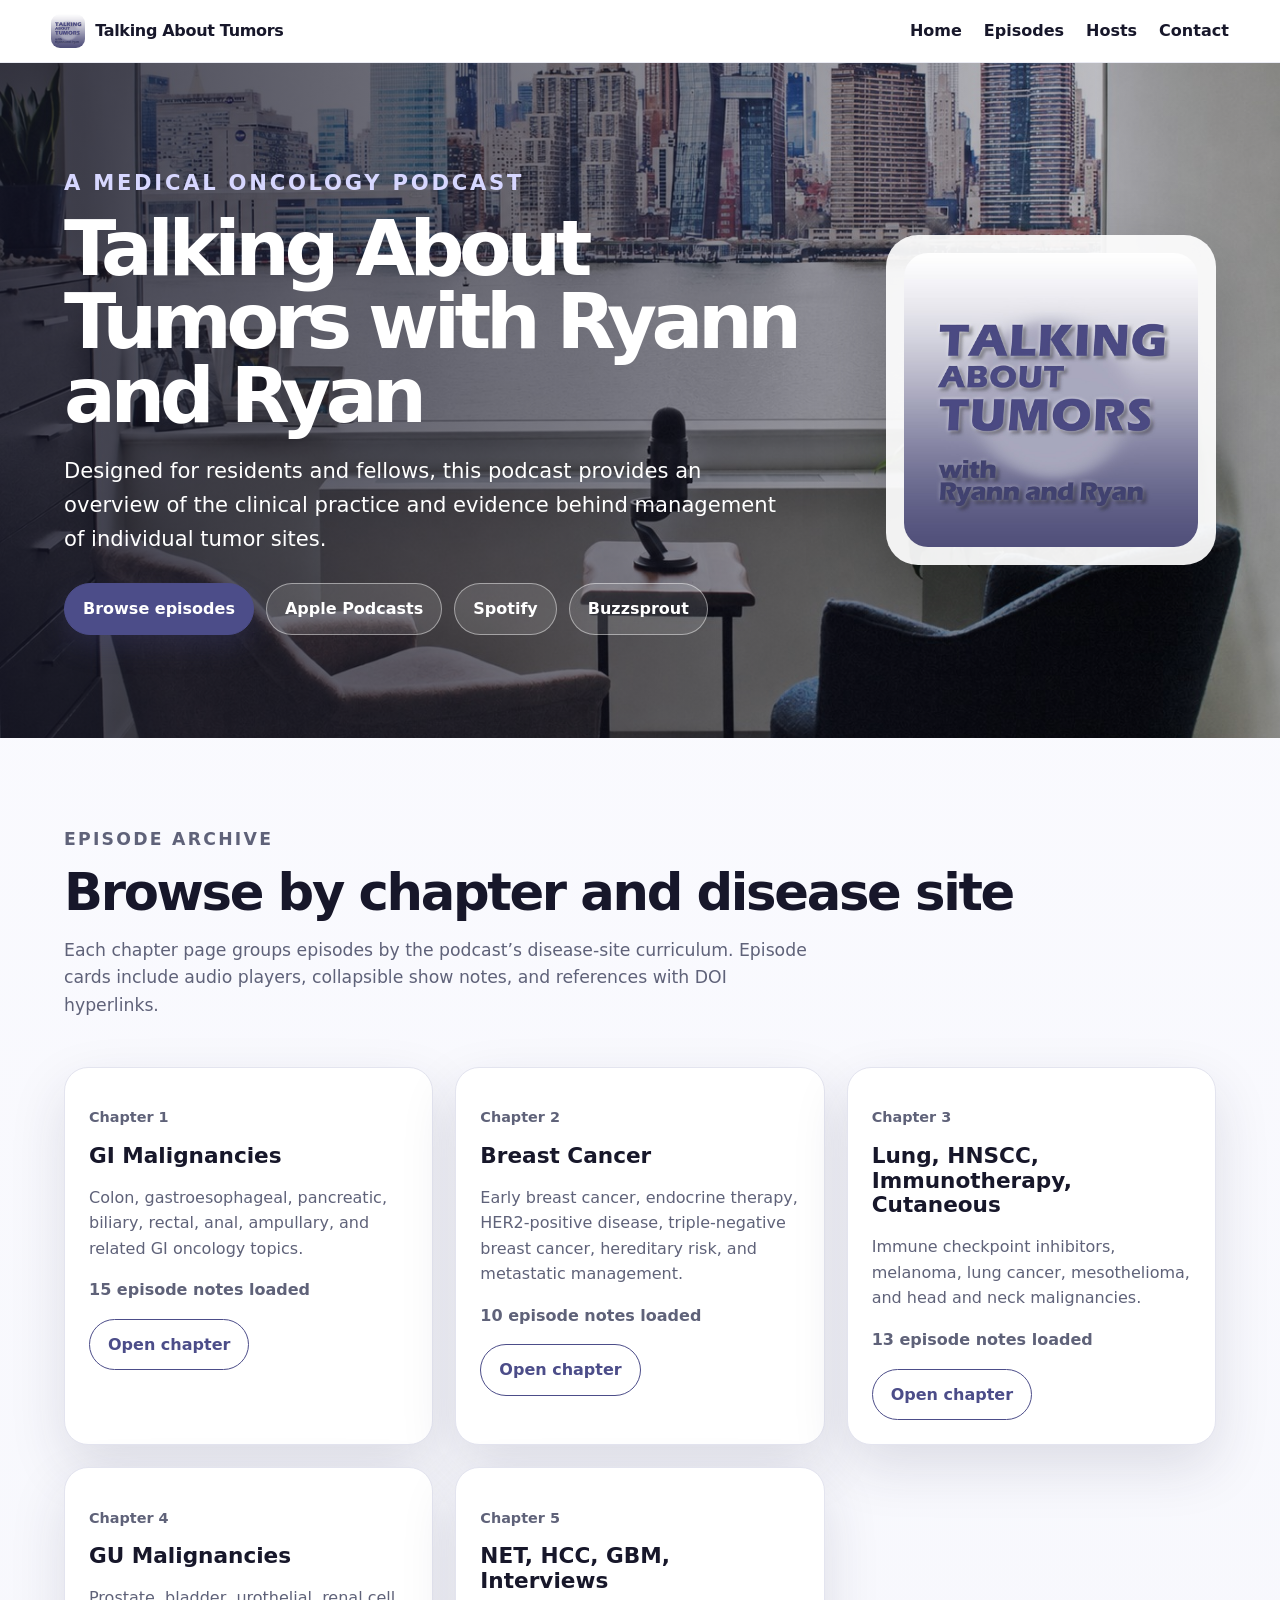
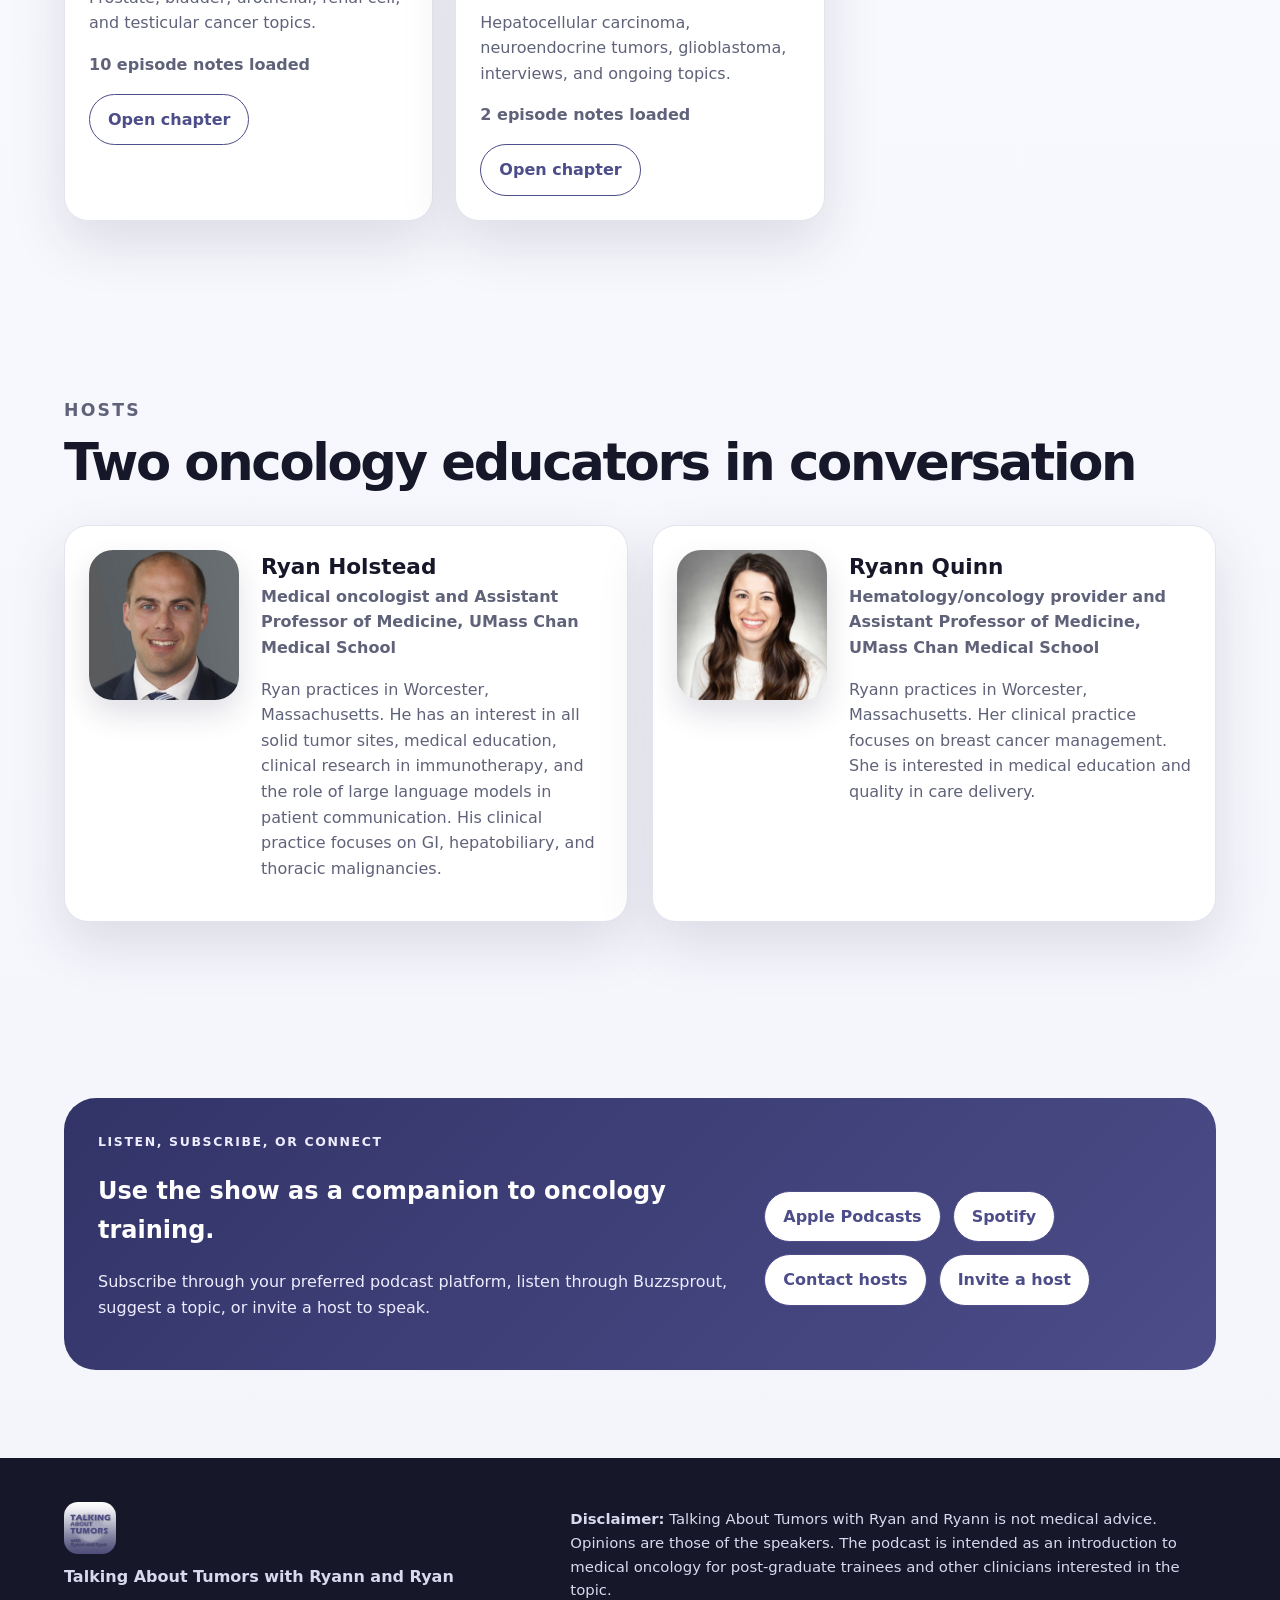
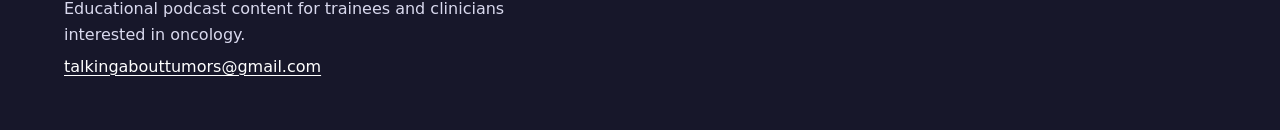
==== commit 22ee86b5: "Add files via upload Adding back index" ====
--- a/index.html
+++ b/index.html
@@ -1 +1,135 @@
-<?xml version="1.0" encoding="utf-8"?><!DOCTYPE svg PUBLIC "-//W3C//DTD SVG 1.1//EN" "http://www.w3.org/Graphics/SVG/1.1/DTD/svg11.dtd"><svg xmlns="http://www.w3.org/2000/svg" width="1200" height="1200" viewBox="0 0 53 53" shape-rendering="crispEdges"><path fill="#ffffff" d="M0 0h53v53H0z"/><path stroke="#000000" d="M4 4.5h7m5 0h2m7 0h1m1 0h1m1 0h6m5 0h1m1 0h7M4 5.5h1m5 0h1m2 0h2m11 0h1m4 0h2m3 0h2m1 0h1m2 0h1m5 0h1M4 6.5h1m1 0h3m1 0h1m1 0h1m3 0h2m1 0h3m2 0h1m2 0h1m4 0h4m1 0h1m1 0h1m2 0h1m1 0h3m1 0h1M4 7.5h1m1 0h3m1 0h1m1 0h1m1 0h1m2 0h3m2 0h1m2 0h3m1 0h1m1 0h1m2 0h1m1 0h2m1 0h2m1 0h1m1 0h3m1 0h1M4 8.5h1m1 0h3m1 0h1m4 0h1m1 0h4m2 0h6m1 0h3m1 0h2m2 0h3m1 0h1m1 0h3m1 0h1M4 9.5h1m5 0h1m4 0h3m2 0h2m2 0h1m3 0h2m2 0h1m2 0h3m4 0h1m5 0h1M4 10.5h7m1 0h1m1 0h1m1 0h1m1 0h1m1 0h1m1 0h1m1 0h1m1 0h1m1 0h1m1 0h1m1 0h1m1 0h1m1 0h1m1 0h1m1 0h1m1 0h7M15 11.5h1m3 0h3m1 0h2m3 0h2m1 0h3m1 0h1m1 0h3M7 12.5h2m1 0h2m1 0h1m4 0h4m1 0h7m3 0h1m1 0h1m9 0h2M6 13.5h3m3 0h5m3 0h2m3 0h4m4 0h4m1 0h3m1 0h1m1 0h1m1 0h2M4 14.5h3m1 0h1m1 0h1m2 0h5m3 0h1m1 0h2m6 0h1m1 0h1m3 0h2m5 0h2m1 0h2M4 15.5h6m1 0h1m3 0h1m1 0h3m1 0h2m2 0h1m1 0h1m1 0h4m3 0h1m1 0h1m7 0h1M5 16.5h1m1 0h1m1 0h3m2 0h6m1 0h2m9 0h1m1 0h1m1 0h1m1 0h2m1 0h2m1 0h2M4 17.5h2m1 0h3m3 0h1m2 0h1m1 0h1m1 0h1m2 0h4m1 0h3m1 0h6m1 0h2m1 0h3m2 0h1M6 18.5h1m3 0h2m1 0h2m1 0h3m1 0h3m2 0h1m1 0h1m2 0h1m2 0h1m3 0h1m1 0h1m2 0h1m3 0h1M5 19.5h1m1 0h1m1 0h1m1 0h1m4 0h1m3 0h2m1 0h1m2 0h2m1 0h1m1 0h3m1 0h1m1 0h1m2 0h1m2 0h1m1 0h4M4 20.5h3m2 0h4m1 0h3m2 0h1m1 0h2m1 0h5m1 0h2m1 0h1m1 0h2m1 0h2m1 0h2m4 0h2M5 21.5h2m1 0h1m3 0h2m1 0h1m1 0h1m1 0h3m2 0h4m1 0h1m2 0h1m2 0h1m1 0h2m1 0h2m3 0h2m1 0h1M4 22.5h1m1 0h1m2 0h3m1 0h1m1 0h1m1 0h4m1 0h1m2 0h2m1 0h1m1 0h1m1 0h3m1 0h2m3 0h1m1 0h2m1 0h1m1 0h1M4 23.5h2m1 0h1m5 0h2m1 0h1m1 0h1m2 0h2m1 0h1m1 0h2m1 0h2m3 0h1m2 0h6m1 0h5M5 24.5h1m2 0h10m1 0h1m1 0h1m1 0h6m2 0h4m2 0h2m1 0h5M4 25.5h1m3 0h1m3 0h5m2 0h6m3 0h4m2 0h2m1 0h4m3 0h2M8 26.5h1m1 0h1m1 0h3m4 0h2m1 0h1m1 0h1m1 0h1m1 0h1m1 0h3m1 0h7m1 0h1m1 0h1m1 0h3M5 27.5h1m1 0h2m3 0h1m3 0h2m1 0h1m3 0h2m3 0h2m1 0h1m1 0h1m2 0h5m3 0h1m1 0h1m1 0h1M6 28.5h1m1 0h9m2 0h3m1 0h7m1 0h1m2 0h3m2 0h7M7 29.5h1m5 0h1m1 0h3m1 0h2m1 0h1m2 0h1m2 0h1m2 0h3m1 0h1m1 0h1m1 0h2m2 0h1m2 0h1M4 30.5h5m1 0h1m1 0h3m2 0h2m1 0h4m1 0h1m4 0h1m1 0h1m2 0h1m1 0h1m1 0h3m3 0h1M4 31.5h1m2 0h1m1 0h1m2 0h2m2 0h2m1 0h1m3 0h3m1 0h1m1 0h4m2 0h1m1 0h1m1 0h1m6 0h1m1 0h1M5 32.5h2m2 0h3m1 0h1m2 0h2m2 0h3m1 0h1m3 0h1m1 0h1m1 0h1m2 0h2m1 0h4m2 0h2m1 0h2M4 33.5h4m1 0h1m2 0h1m1 0h2m8 0h6m1 0h1m1 0h1m1 0h6m1 0h4m2 0h1M4 34.5h2m2 0h1m1 0h1m1 0h1m1 0h3m1 0h2m1 0h1m1 0h2m2 0h1m1 0h2m1 0h1m3 0h1m2 0h2m1 0h3m1 0h1m1 0h1M4 35.5h1m2 0h1m1 0h1m1 0h2m1 0h2m1 0h1m1 0h1m1 0h1m1 0h1m5 0h2m1 0h2m5 0h1m1 0h1m1 0h1m1 0h2M4 36.5h2m1 0h9m4 0h1m1 0h1m1 0h2m3 0h3m5 0h1m4 0h2m4 0h1M5 37.5h4m2 0h5m2 0h2m3 0h1m3 0h2m1 0h4m1 0h1m1 0h11M8 38.5h1m1 0h2m1 0h1m2 0h1m3 0h3m2 0h2m2 0h1m3 0h3m1 0h6m2 0h4M5 39.5h4m2 0h1m4 0h2m5 0h1m2 0h1m1 0h5m1 0h4m3 0h2m1 0h1m1 0h1M4 40.5h1m2 0h2m1 0h1m1 0h1m1 0h4m2 0h9m3 0h1m1 0h1m1 0h1m1 0h7m3 0h1M12 41.5h1m3 0h1m2 0h3m2 0h1m3 0h3m1 0h1m1 0h1m5 0h1m3 0h2M4 42.5h7m1 0h2m1 0h4m1 0h1m3 0h1m1 0h1m1 0h2m2 0h1m3 0h2m1 0h2m1 0h1m1 0h1m1 0h1M4 43.5h1m5 0h1m4 0h3m1 0h6m3 0h4m1 0h1m1 0h1m1 0h1m1 0h2m3 0h3M4 44.5h1m1 0h3m1 0h1m1 0h2m4 0h2m4 0h13m1 0h1m1 0h6m1 0h1M4 45.5h1m1 0h3m1 0h1m1 0h4m1 0h3m1 0h2m1 0h2m3 0h2m2 0h1m1 0h5m7 0h2M4 46.5h1m1 0h3m1 0h1m2 0h2m1 0h3m2 0h1m1 0h4m2 0h1m1 0h3m2 0h2m2 0h1m3 0h1m2 0h2M4 47.5h1m5 0h1m5 0h1m1 0h5m1 0h1m1 0h1m1 0h1m2 0h1m5 0h1m3 0h8M4 48.5h7m3 0h1m1 0h3m3 0h3m2 0h8m3 0h2m2 0h1m2 0h1"/></svg>
+<!DOCTYPE html>
+
+<html lang="en">
+<head>
+<meta charset="utf-8"/>
+<meta content="width=device-width, initial-scale=1" name="viewport"/>
+<title>Talking About Tumors with Ryann and Ryan</title>
+<meta content="A medical oncology podcast for residents, fellows, and oncology-interested clinicians." name="description"/>
+<meta content="Talking About Tumors with Ryann and Ryan" property="og:title"/>
+<meta content="A medical oncology podcast for residents, fellows, and oncology-interested clinicians." property="og:description"/>
+<meta content="assets/og-image.jpg" property="og:image"/>
+<meta content="website" property="og:type"/>
+<link href="assets/favicon.png" rel="icon"/>
+<link href="assets/apple-touch-icon.png" rel="apple-touch-icon"/>
+<link href="assets/site.css" rel="stylesheet"/>
+</head>
+<body class="">
+<header class="site-header">
+<a class="brand" href="index.html">
+<img alt="" class="brand-mark" src="assets/favicon.png"/>
+<span>Talking About Tumors</span>
+</a>
+<button aria-expanded="false" aria-label="Open navigation" class="nav-toggle">☰</button>
+<nav aria-label="Primary" class="site-nav">
+<a href="index.html">Home</a>
+<a href="episodes.html">Episodes</a>
+<a href="index.html#hosts">Hosts</a>
+<a href="index.html#contact">Contact</a>
+</nav>
+</header>
+<main>
+<section class="hero">
+<div class="hero-inner">
+<div>
+<p class="eyebrow">A medical oncology podcast</p>
+<h1>Talking About Tumors with Ryann and Ryan</h1>
+<p>Designed for residents and fellows, this podcast provides an overview of the clinical practice and evidence behind management of individual tumor sites.</p>
+<div class="btn-row">
+<a class="btn" href="episodes.html">Browse episodes</a>
+<a class="btn ghost" href="https://podcasts.apple.com/us/podcast/talking-about-tumors-with-ryann-and-ryan-a/id1617555157" rel="noopener" target="_blank">Apple Podcasts</a>
+<a class="btn ghost" href="https://open.spotify.com/show/1CuQXrO4NvCIikHxpTiPv0?si=e22540a29bdc4749" rel="noopener" target="_blank">Spotify</a>
+<a class="btn ghost" href="https://www.buzzsprout.com/1967731" rel="noopener" target="_blank">Buzzsprout</a>
+</div>
+</div>
+<div class="hero-art"><img alt="Talking About Tumors with Ryann and Ryan logo" src="assets/logo.jpg"/></div>
+</div>
+</section>
+<section class="section">
+<div class="section-inner">
+<div class="section-head"><div><p class="eyebrow">Episode archive</p><h2>Browse by chapter and disease site</h2><p>Each chapter page groups episodes by the podcast’s disease-site curriculum. Episode cards include audio players, collapsible show notes, and references with DOI hyperlinks.</p></div></div>
+<div class="card-grid">
+<article class="chapter-card">
+<p class="chapter-meta">Chapter 1</p>
+<h3>GI Malignancies</h3>
+<p>Colon, gastroesophageal, pancreatic, biliary, rectal, anal, ampullary, and related GI oncology topics.</p>
+<p><strong>15 episode notes loaded</strong></p>
+<a class="btn secondary" href="seasons/season-1-gastrointestinal-malignancies.html">Open chapter</a>
+</article>
+<article class="chapter-card">
+<p class="chapter-meta">Chapter 2</p>
+<h3>Breast Cancer</h3>
+<p>Early breast cancer, endocrine therapy, HER2-positive disease, triple-negative breast cancer, hereditary risk, and metastatic management.</p>
+<p><strong>10 episode notes loaded</strong></p>
+<a class="btn secondary" href="seasons/season-2-breast-cancer.html">Open chapter</a>
+</article>
+<article class="chapter-card">
+<p class="chapter-meta">Chapter 3</p>
+<h3>Lung, HNSCC, Immunotherapy, Cutaneous</h3>
+<p>Immune checkpoint inhibitors, melanoma, lung cancer, mesothelioma, and head and neck malignancies.</p>
+<p><strong>13 episode notes loaded</strong></p>
+<a class="btn secondary" href="seasons/season-3-lung-hnscc-immunotherapy-cutaneous.html">Open chapter</a>
+</article>
+<article class="chapter-card">
+<p class="chapter-meta">Chapter 4</p>
+<h3>GU Malignancies</h3>
+<p>Prostate, bladder, urothelial, renal cell, and testicular cancer topics.</p>
+<p><strong>10 episode notes loaded</strong></p>
+<a class="btn secondary" href="seasons/season-4-genitourinary-malignancies.html">Open chapter</a>
+</article>
+<article class="chapter-card">
+<p class="chapter-meta">Chapter 5</p>
+<h3>NET, HCC, GBM, Interviews</h3>
+<p>Hepatocellular carcinoma, neuroendocrine tumors, glioblastoma, interviews, and ongoing topics.</p>
+<p><strong>2 episode notes loaded</strong></p>
+<a class="btn secondary" href="seasons/season-5-net-hcc-gbm-interviews.html">Open chapter</a>
+</article></div>
+</div>
+</section>
+<section class="section" id="hosts">
+<div class="section-inner">
+<div class="section-head"><div><p class="eyebrow">Hosts</p><h2>Two oncology educators in conversation</h2></div></div>
+<div class="host-grid">
+<article class="host-card">
+<img alt="Ryan Holstead headshot" src="assets/ryan-holstead.jpg"/>
+<div><h3>Ryan Holstead</h3><p class="affiliation">Medical oncologist and Assistant Professor of Medicine, UMass Chan Medical School</p><p>Ryan practices in Worcester, Massachusetts. He has an interest in all solid tumor sites, medical education, clinical research in immunotherapy, and the role of large language models in patient communication. His clinical practice focuses on GI, hepatobiliary, and thoracic malignancies.</p></div>
+</article>
+<article class="host-card">
+<img alt="Ryann Quinn headshot" src="assets/ryann-quinn.jpg"/>
+<div><h3>Ryann Quinn</h3><p class="affiliation">Hematology/oncology provider and Assistant Professor of Medicine, UMass Chan Medical School</p><p>Ryann practices in Worcester, Massachusetts. Her clinical practice focuses on breast cancer management. She is interested in medical education and quality in care delivery.</p></div>
+</article>
+</div>
+</div>
+</section>
+<section class="section" id="contact">
+<div class="section-inner">
+<div class="subscribe-strip">
+<div>
+<p class="eyebrow">Listen, subscribe, or connect</p>
+<h2>Use the show as a companion to oncology training.</h2>
+<p>Subscribe through your preferred podcast platform, listen through Buzzsprout, suggest a topic, or invite a host to speak.</p>
+</div>
+<div class="btn-row">
+<a class="btn secondary" href="https://podcasts.apple.com/us/podcast/talking-about-tumors-with-ryann-and-ryan-a/id1617555157" rel="noopener" target="_blank">Apple Podcasts</a>
+<a class="btn secondary" href="https://open.spotify.com/show/1CuQXrO4NvCIikHxpTiPv0?si=e22540a29bdc4749" rel="noopener" target="_blank">Spotify</a>
+<a class="btn secondary" href="mailto:talkingabouttumors@gmail.com">Contact hosts</a>
+<a class="btn secondary" href="mailto:talkingabouttumors@gmail.com?subject=Speaking%20Invitation%20for%20Talking%20About%20Tumors">Invite a host</a>
+</div>
+</div>
+</div>
+</section>
+</main>
+<footer class="site-footer">
+<div>
+<img alt="" class="footer-mark" src="assets/favicon.png"/>
+<p><strong>Talking About Tumors with Ryann and Ryan</strong></p>
+<p>Educational podcast content for trainees and clinicians interested in oncology.</p>
+<p><a href="mailto:talkingabouttumors@gmail.com">talkingabouttumors@gmail.com</a></p>
+</div>
+<div class="footer-note">
+<p><strong>Disclaimer:</strong> Talking About Tumors with Ryan and Ryann is not medical advice. Opinions are those of the speakers. The podcast is intended as an introduction to medical oncology for post-graduate trainees and other clinicians interested in the topic.</p>
+</div>
+</footer>
+<script src="assets/site.js"></script>
+</body>
+</html>
--- a/assets/site.css
+++ b/assets/site.css
@@ -0,0 +1,21 @@
+
+:root{--ink:#17172a;--muted:#5f6279;--paper:#fbfbff;--card:#ffffff;--line:#e3e4ef;--primary:#4c4d89;--primary-dark:#323468;--accent:#6f71ad;--soft:#efeff9;--shadow:0 22px 55px rgba(35,35,68,.13);--radius:24px;--max:1160px}
+*{box-sizing:border-box} html{scroll-behavior:smooth}
+body{margin:0;font-family:Inter,ui-sans-serif,system-ui,-apple-system,BlinkMacSystemFont,"Segoe UI",sans-serif;color:var(--ink);background:linear-gradient(180deg,#fbfbff 0%,#f4f5fb 100%);line-height:1.6}
+a{color:var(--primary);text-decoration-thickness:.08em;text-underline-offset:.18em} img{max-width:100%;display:block}
+.site-header{position:sticky;top:0;z-index:20;display:flex;align-items:center;justify-content:space-between;padding:14px clamp(18px,4vw,54px);background:rgba(255,255,255,.86);backdrop-filter:blur(18px);border-bottom:1px solid rgba(227,228,239,.75)}
+.brand{display:flex;align-items:center;gap:10px;font-weight:800;text-decoration:none;color:var(--ink);letter-spacing:-.02em}.brand-mark{width:34px;height:34px;border-radius:9px}.site-nav{display:flex;gap:22px;align-items:center}.site-nav a{color:var(--ink);font-weight:650;text-decoration:none}.site-nav a:hover{color:var(--primary)}.nav-toggle{display:none;border:1px solid var(--line);background:#fff;border-radius:10px;padding:7px 10px;font-size:1.1rem}
+.hero{min-height:75vh;display:grid;align-items:center;background-image:linear-gradient(90deg,rgba(18,18,35,.78),rgba(18,18,35,.52),rgba(18,18,35,.18)),url('hero-cover.jpg');background-size:cover;background-position:center;color:#fff;padding:clamp(56px,8vw,115px) clamp(20px,5vw,70px)}
+.hero-inner{max-width:var(--max);margin:0 auto;display:grid;grid-template-columns:minmax(0,1.1fr) 330px;gap:48px;align-items:center}.hero h1{font-size:clamp(2.55rem,6vw,5.8rem);line-height:.96;margin:0 0 20px;letter-spacing:-.07em}.hero p{font-size:clamp(1.05rem,1.65vw,1.35rem);max-width:720px}.hero-art{background:rgba(255,255,255,.92);padding:18px;border-radius:32px;box-shadow:0 28px 80px rgba(0,0,0,.25)}.hero-art img{border-radius:24px}
+.eyebrow{text-transform:uppercase;letter-spacing:.13em;color:var(--accent);font-size:.78rem;font-weight:850;margin:0 0 12px}.hero .eyebrow{color:#d7d7ff}
+.btn-row{display:flex;gap:12px;flex-wrap:wrap;margin-top:28px}.btn{display:inline-flex;align-items:center;justify-content:center;gap:8px;padding:12px 18px;border-radius:999px;border:1px solid var(--primary);background:var(--primary);color:#fff;text-decoration:none;font-weight:800;box-shadow:0 12px 26px rgba(76,77,137,.25)}.btn.secondary{background:#fff;color:var(--primary);box-shadow:none}.btn.ghost{background:rgba(255,255,255,.12);border-color:rgba(255,255,255,.45);color:#fff;box-shadow:none}
+.section{padding:clamp(54px,7vw,88px) clamp(18px,5vw,70px)}.section-inner{max-width:var(--max);margin:0 auto}.section-head{display:flex;justify-content:space-between;gap:28px;align-items:end;margin-bottom:30px}.section-head h2,.page-hero h1{font-size:clamp(2rem,4vw,3.25rem);line-height:1.05;margin:.1em 0;letter-spacing:-.045em}.section-head p,.page-hero p{color:var(--muted);font-size:1.08rem;max-width:760px}
+.card-grid{display:grid;grid-template-columns:repeat(3,1fr);gap:22px}.chapter-card,.host-card,.mini-card{background:var(--card);border:1px solid var(--line);border-radius:var(--radius);padding:24px;box-shadow:var(--shadow)}.chapter-card h3,.host-card h3,.mini-card h3{margin:.25em 0 .35em;font-size:1.35rem;line-height:1.15}.chapter-card p,.host-card p,.mini-card p{color:var(--muted)}.chapter-meta{font-weight:800;color:var(--primary);font-size:.9rem}
+.host-grid{display:grid;grid-template-columns:repeat(2,1fr);gap:24px}.host-card{display:grid;grid-template-columns:150px 1fr;gap:22px;align-items:start}.host-card img{width:150px;height:150px;border-radius:24px;object-fit:cover;box-shadow:0 14px 30px rgba(32,33,75,.14)}.affiliation{font-weight:750;color:var(--primary-dark);margin-top:-4px}
+.subscribe-strip{background:linear-gradient(135deg,var(--primary-dark),var(--primary));color:#fff;border-radius:32px;padding:34px;display:flex;justify-content:space-between;gap:24px;align-items:center}.subscribe-strip p{color:#ededff}
+.page-hero{padding:70px clamp(18px,5vw,70px) 34px;background:linear-gradient(180deg,#efeff9,#fbfbff)}.page-hero-inner{max-width:var(--max);margin:0 auto}
+.season-index{display:grid;grid-template-columns:repeat(2,1fr);gap:22px}.episode-list{display:grid;gap:22px}.episode-card{background:#fff;border:1px solid var(--line);border-radius:28px;padding:clamp(20px,3vw,30px);box-shadow:var(--shadow)}.episode-card h2{font-size:clamp(1.45rem,2.5vw,2rem);line-height:1.14;margin:.1em 0 .3em}.source-file{font-size:.86rem;color:var(--muted)}.player-wrap{margin:16px 0 18px;border:1px solid var(--line);border-radius:18px;overflow:hidden;background:var(--soft)}.player-wrap iframe{display:block;border:0}.open-link{font-size:.88rem;margin:0;padding:0 12px 12px}
+details{border-top:1px solid var(--line);padding:15px 0}details:first-of-type{border-top:0}summary{cursor:pointer;font-weight:850;color:var(--primary-dark)}.show-notes ol,.references ol{padding-left:1.35rem}.references li{margin:.75rem 0}.references a{word-break:break-word}.tags{color:var(--muted)}.pending{padding:18px;color:var(--muted)}.notice{border:1px dashed var(--accent);background:#f8f8ff;border-radius:18px;padding:18px;color:var(--muted)}
+.site-footer{display:grid;grid-template-columns:1fr 1.35fr;gap:28px;padding:44px clamp(18px,5vw,70px);background:#17172a;color:#fff}.site-footer p{color:#d9d9ee;margin:.4em 0}.site-footer a{color:#fff}.footer-mark{width:52px;height:52px;border-radius:14px;margin-bottom:10px}.footer-note{font-size:.93rem}
+@media (max-width:900px){.hero-inner{grid-template-columns:1fr}.hero-art{max-width:280px}.card-grid,.host-grid,.season-index{grid-template-columns:1fr}.host-card{grid-template-columns:110px 1fr}.host-card img{width:110px;height:110px}.subscribe-strip{display:block}}
+@media (max-width:700px){.nav-toggle{display:block}.site-nav{display:none;position:absolute;left:18px;right:18px;top:65px;padding:16px;background:#fff;border:1px solid var(--line);border-radius:18px;box-shadow:var(--shadow);flex-direction:column;align-items:flex-start}.site-nav.open{display:flex}.hero{min-height:auto}.hero h1{font-size:3rem}.site-footer{grid-template-columns:1fr}}
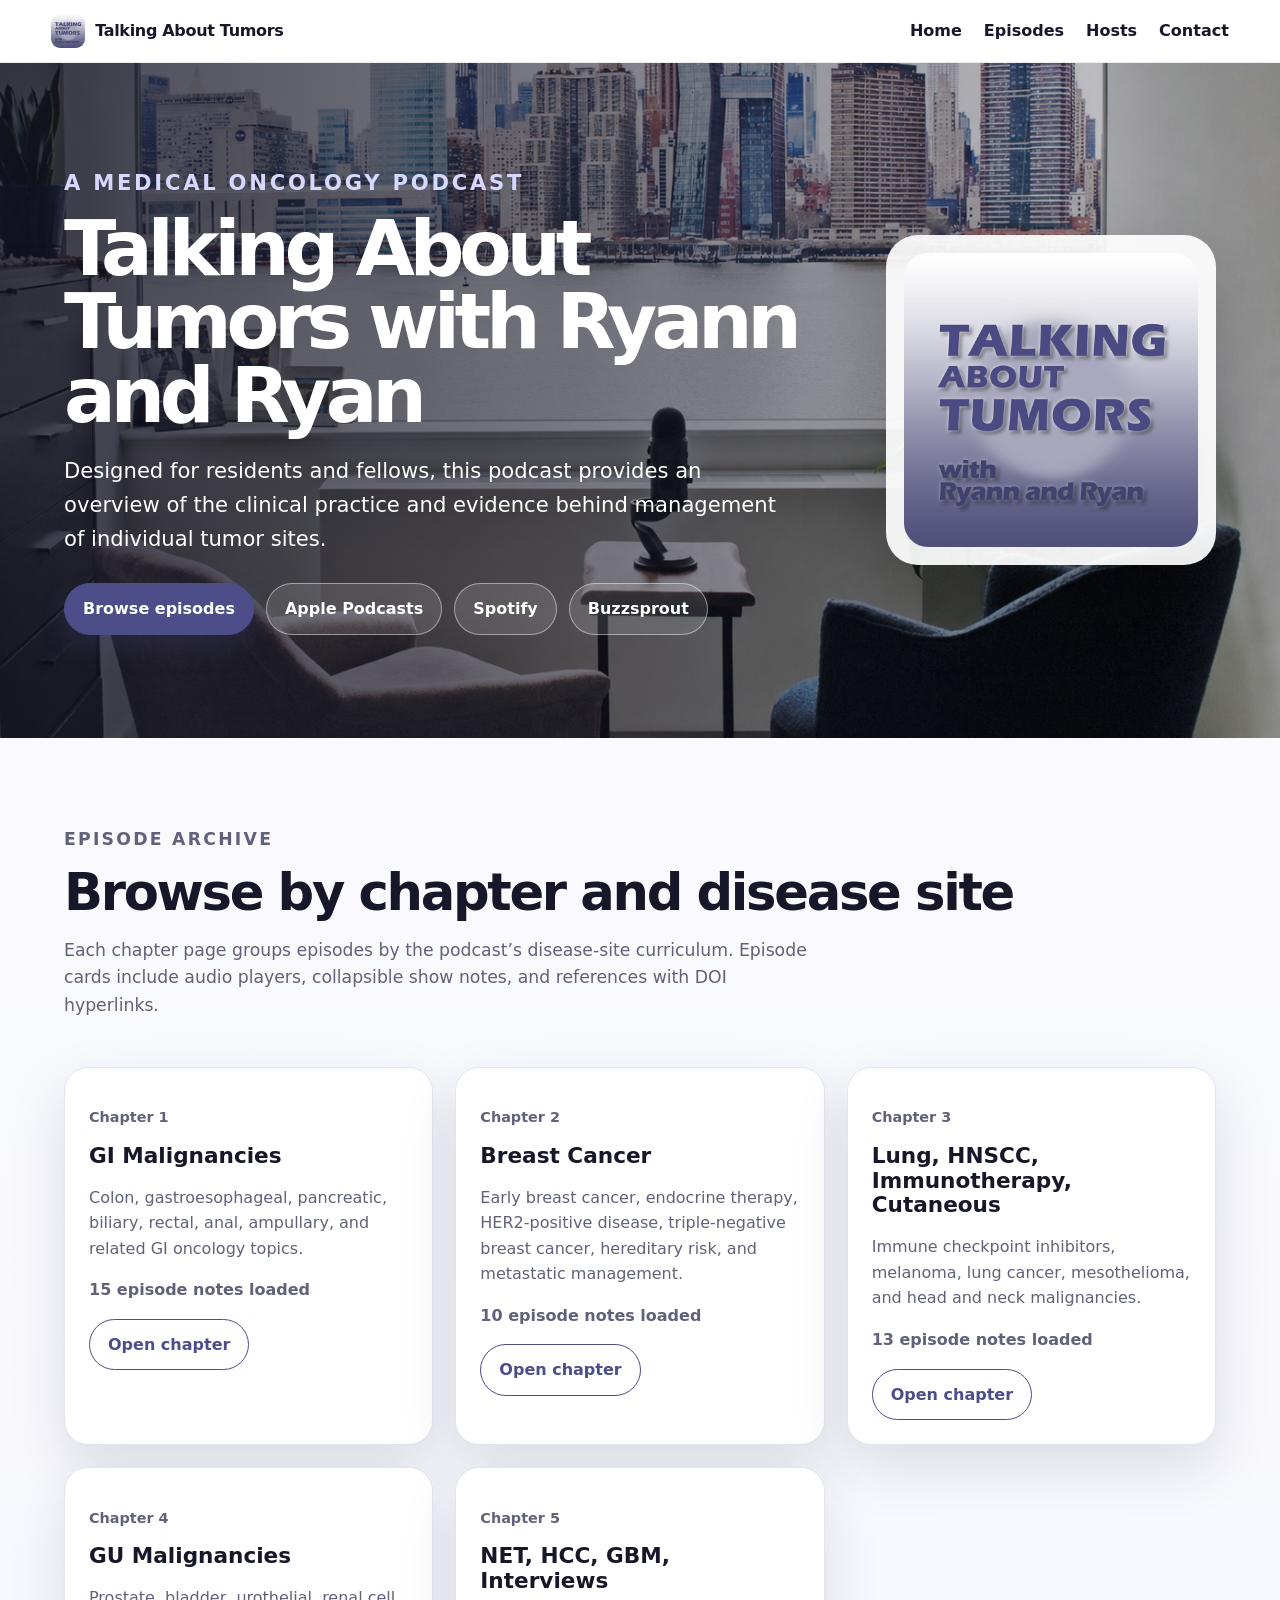
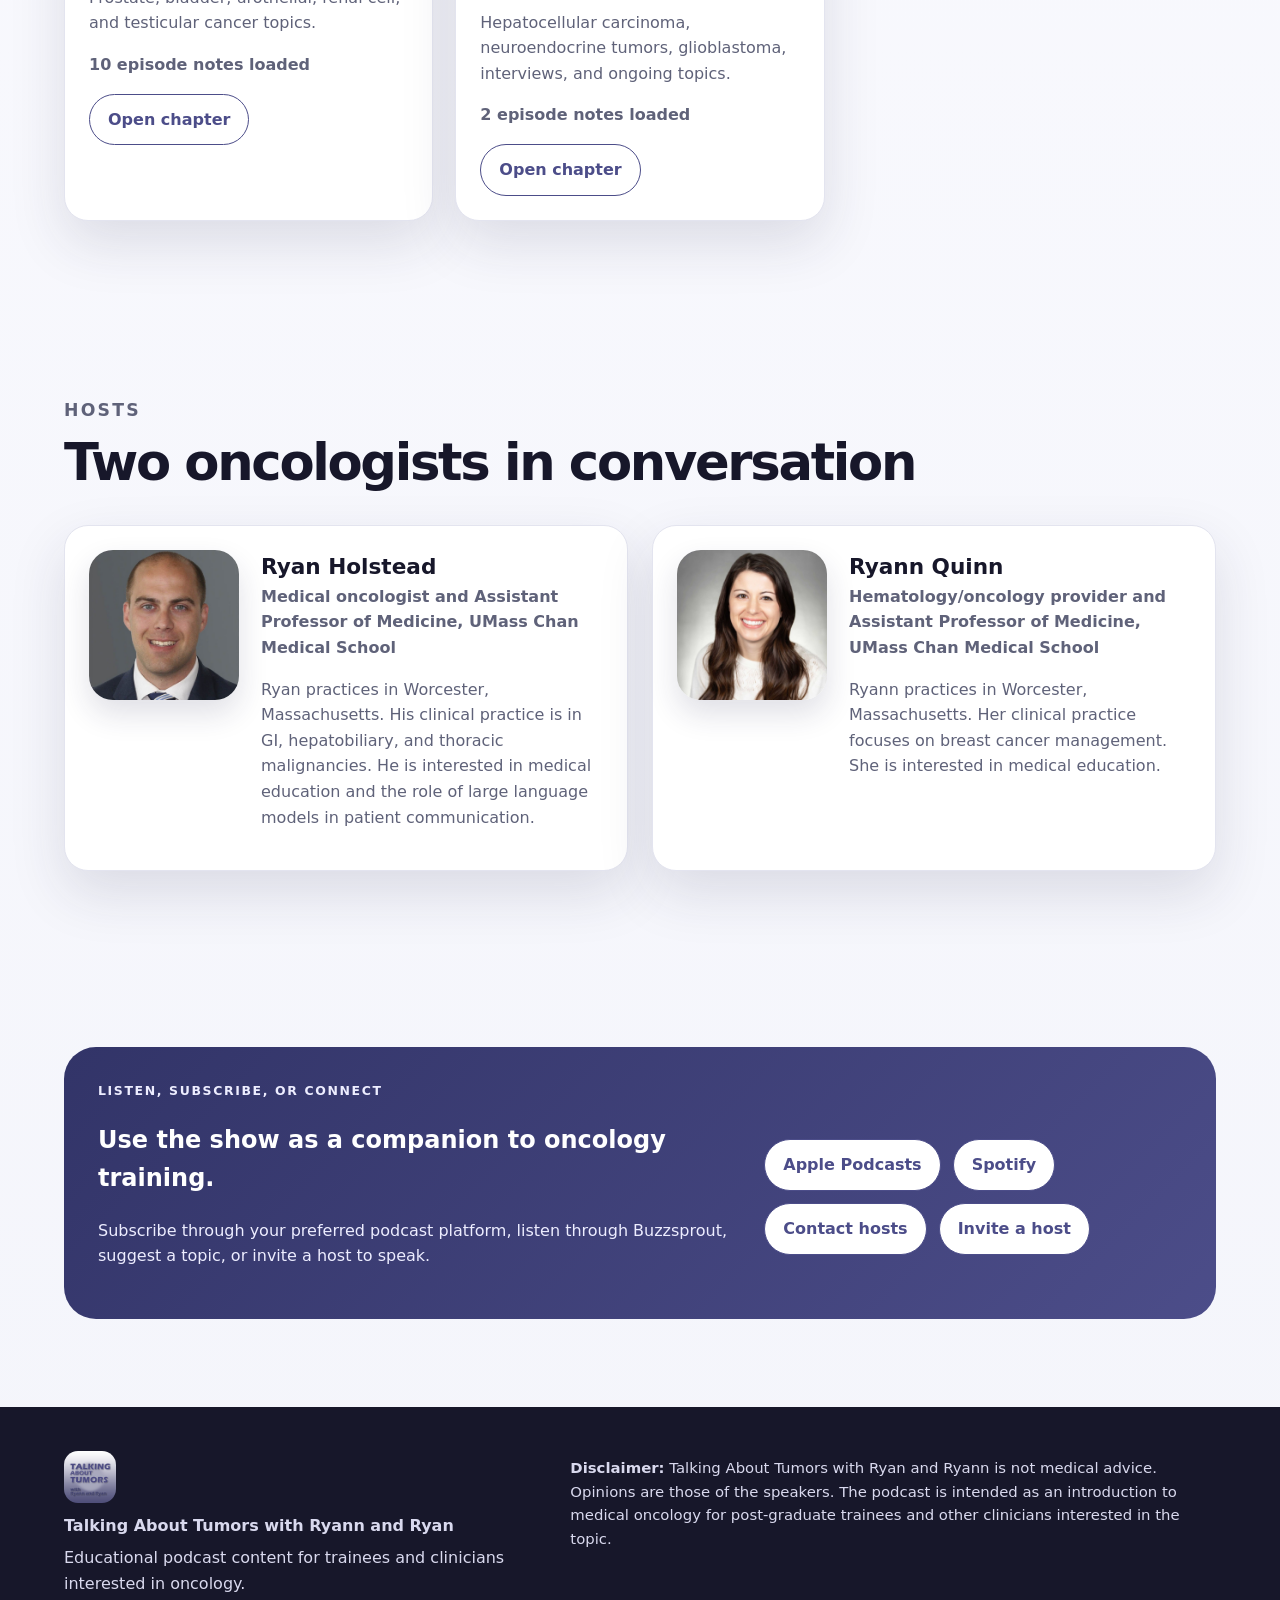
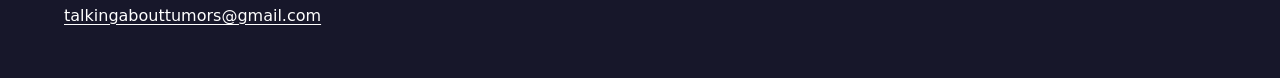
==== commit 02864820: "Update index.html" ====
--- a/index.html
+++ b/index.html
@@ -88,15 +88,15 @@
 </section>
 <section class="section" id="hosts">
 <div class="section-inner">
-<div class="section-head"><div><p class="eyebrow">Hosts</p><h2>Two oncology educators in conversation</h2></div></div>
+<div class="section-head"><div><p class="eyebrow">Hosts</p><h2>Two oncologists in conversation</h2></div></div>
 <div class="host-grid">
 <article class="host-card">
 <img alt="Ryan Holstead headshot" src="assets/ryan-holstead.jpg"/>
-<div><h3>Ryan Holstead</h3><p class="affiliation">Medical oncologist and Assistant Professor of Medicine, UMass Chan Medical School</p><p>Ryan practices in Worcester, Massachusetts. He has an interest in all solid tumor sites, medical education, clinical research in immunotherapy, and the role of large language models in patient communication. His clinical practice focuses on GI, hepatobiliary, and thoracic malignancies.</p></div>
+<div><h3>Ryan Holstead</h3><p class="affiliation">Medical oncologist and Assistant Professor of Medicine, UMass Chan Medical School</p><p>Ryan practices in Worcester, Massachusetts. His clinical practice is in GI, hepatobiliary, and thoracic malignancies. He is interested in medical education and the role of large language models in patient communication.</p></div>
 </article>
 <article class="host-card">
 <img alt="Ryann Quinn headshot" src="assets/ryann-quinn.jpg"/>
-<div><h3>Ryann Quinn</h3><p class="affiliation">Hematology/oncology provider and Assistant Professor of Medicine, UMass Chan Medical School</p><p>Ryann practices in Worcester, Massachusetts. Her clinical practice focuses on breast cancer management. She is interested in medical education and quality in care delivery.</p></div>
+<div><h3>Ryann Quinn</h3><p class="affiliation">Hematology/oncology provider and Assistant Professor of Medicine, UMass Chan Medical School</p><p>Ryann practices in Worcester, Massachusetts. Her clinical practice focuses on breast cancer management. She is interested in medical education.</p></div>
 </article>
 </div>
 </div>
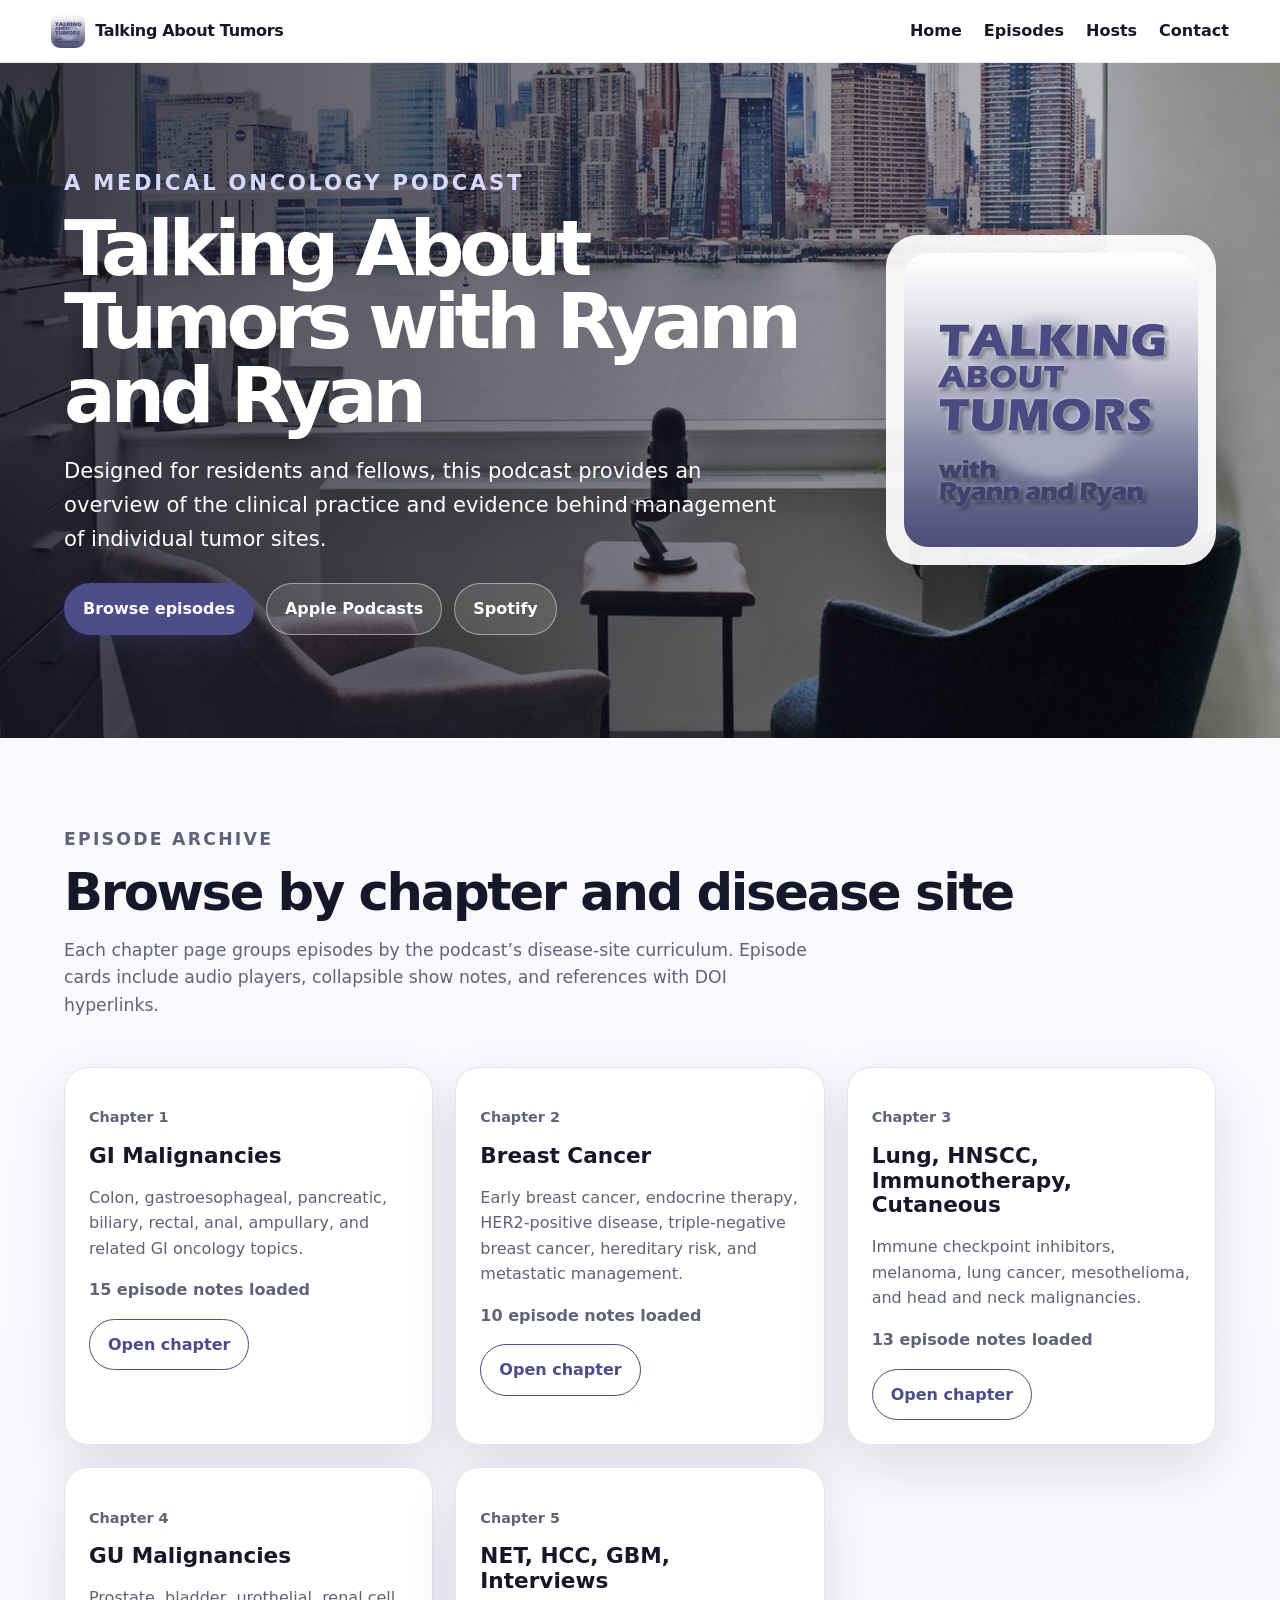
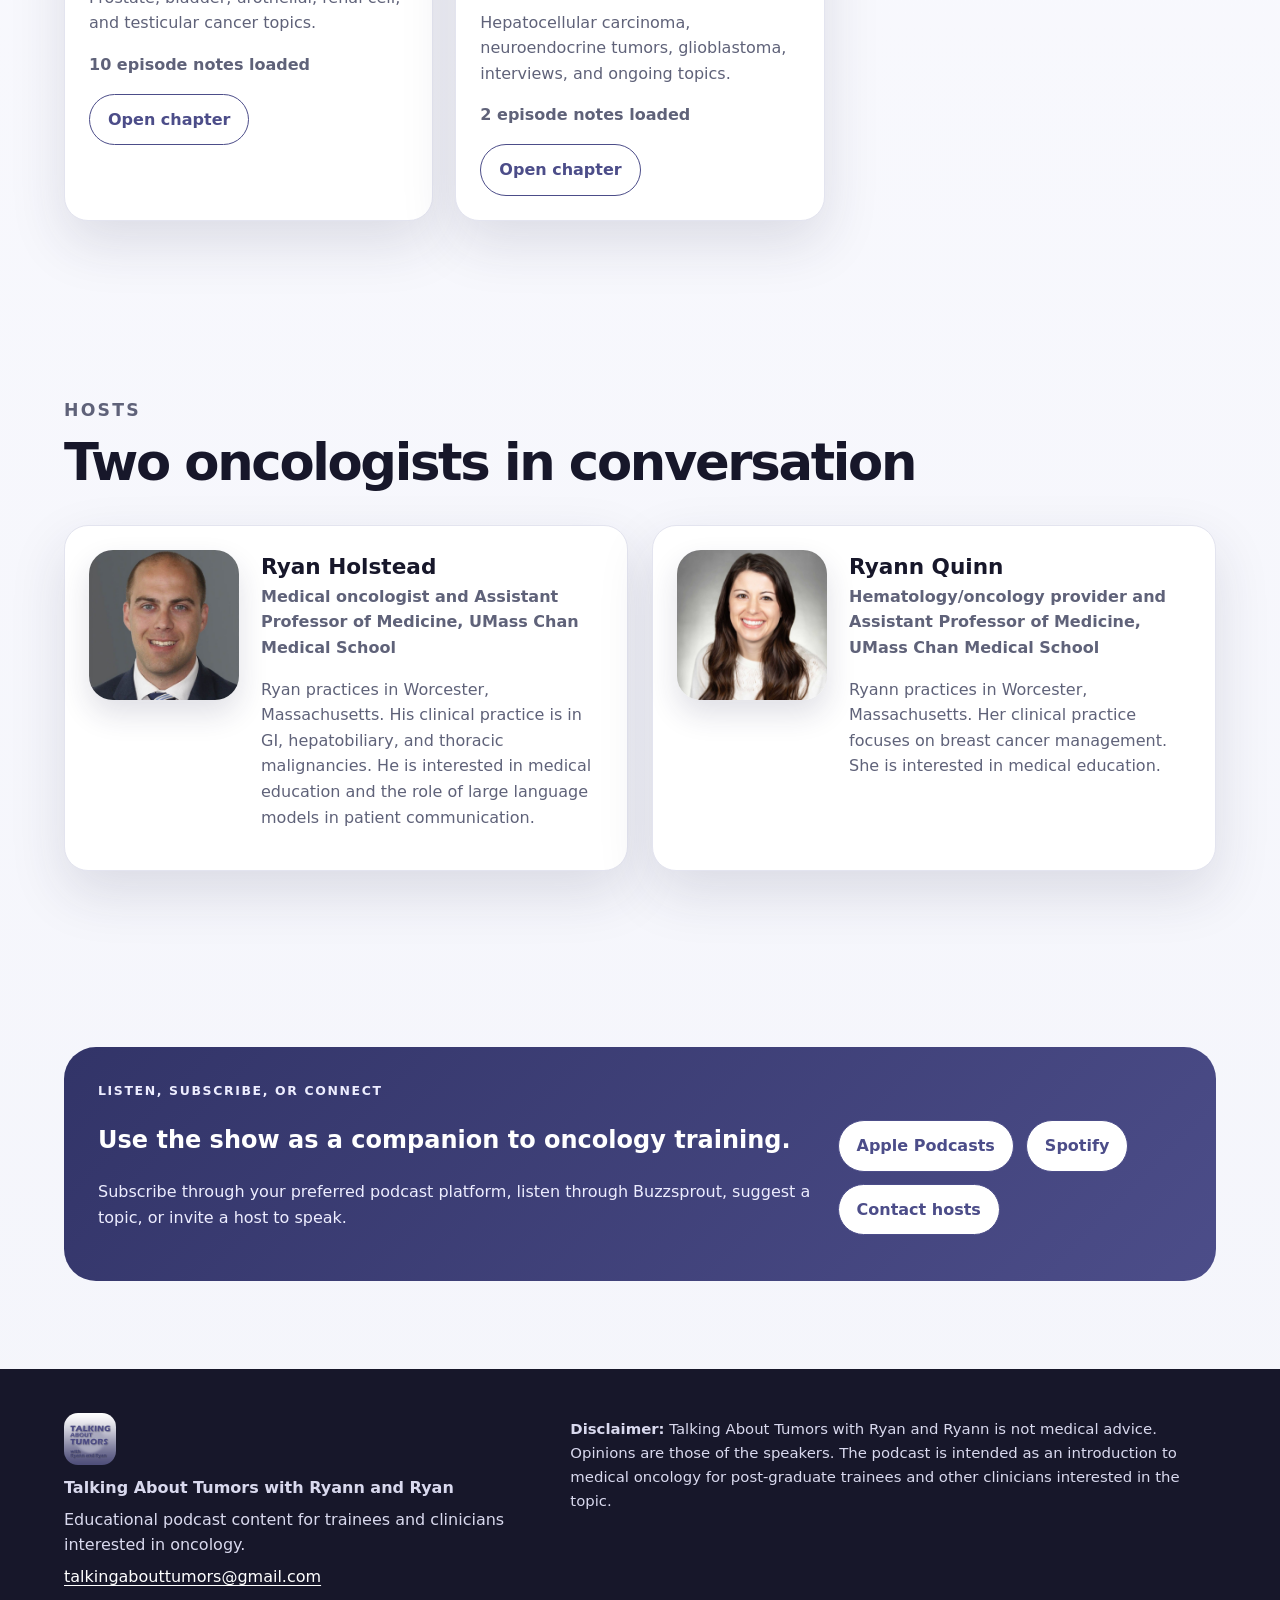
==== commit 59b5060e: "Update index.html" ====
--- a/index.html
+++ b/index.html
@@ -39,7 +39,6 @@
 <a class="btn" href="episodes.html">Browse episodes</a>
 <a class="btn ghost" href="https://podcasts.apple.com/us/podcast/talking-about-tumors-with-ryann-and-ryan-a/id1617555157" rel="noopener" target="_blank">Apple Podcasts</a>
 <a class="btn ghost" href="https://open.spotify.com/show/1CuQXrO4NvCIikHxpTiPv0?si=e22540a29bdc4749" rel="noopener" target="_blank">Spotify</a>
-<a class="btn ghost" href="https://www.buzzsprout.com/1967731" rel="noopener" target="_blank">Buzzsprout</a>
 </div>
 </div>
 <div class="hero-art"><img alt="Talking About Tumors with Ryann and Ryan logo" src="assets/logo.jpg"/></div>
@@ -113,7 +112,6 @@
 <a class="btn secondary" href="https://podcasts.apple.com/us/podcast/talking-about-tumors-with-ryann-and-ryan-a/id1617555157" rel="noopener" target="_blank">Apple Podcasts</a>
 <a class="btn secondary" href="https://open.spotify.com/show/1CuQXrO4NvCIikHxpTiPv0?si=e22540a29bdc4749" rel="noopener" target="_blank">Spotify</a>
 <a class="btn secondary" href="mailto:talkingabouttumors@gmail.com">Contact hosts</a>
-<a class="btn secondary" href="mailto:talkingabouttumors@gmail.com?subject=Speaking%20Invitation%20for%20Talking%20About%20Tumors">Invite a host</a>
 </div>
 </div>
 </div>
